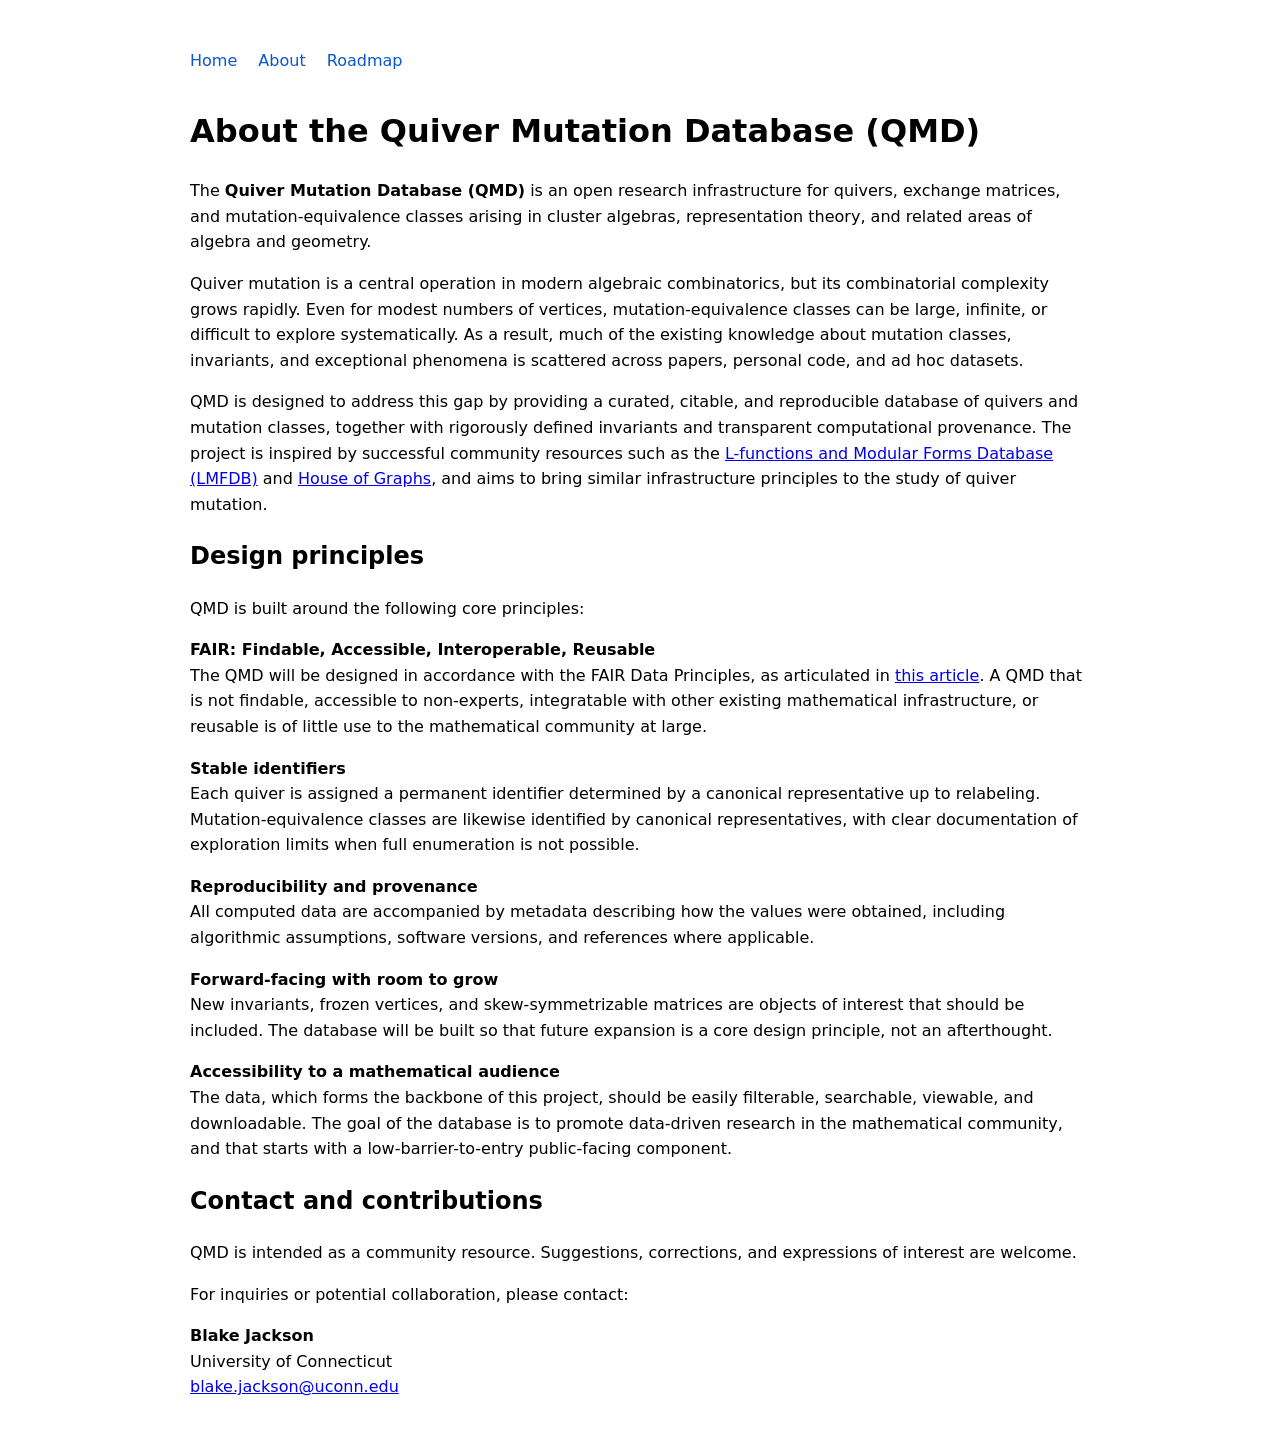
==== about.html @ aa54b6a1 "Fix heading tag for contact section in about.html" ====
<!doctype html>
<html lang="en">
<head>
  <meta charset="utf-8" />
  <meta name="viewport" content="width=device-width, initial-scale=1" />
  <title>Quiver Mutation Database (QMD)</title>
  
  <!-- Google tag (gtag.js) -->
  <script async src="https://www.googletagmanager.com/gtag/js?id=G-J4QG6T5TE5"></script>
  <script>
    window.dataLayer = window.dataLayer || [];
    function gtag(){dataLayer.push(arguments);}
    gtag('js', new Date());
  
    gtag('config', 'G-J4QG6T5TE5');
  </script>

  <style>
    body {
      font-family: system-ui, -apple-system, Segoe UI, Roboto, Arial, sans-serif;
      max-width: 900px;
      margin: 48px auto;
      padding: 0 18px;
      line-height: 1.6;
    }
    nav a {
      margin-right: 16px;
      text-decoration: none;
      color: #0b57d0;
    }
    nav {
      margin-bottom: 32px;
    }
  </style>
  </head>
  <body>
    
<nav>
  <a href="/">Home</a>
  <a href="/about.html">About</a>
  <a href="/roadmap.html">Roadmap</a>
</nav>

  <h1>About the Quiver Mutation Database (QMD)</h1>

  <p>
  The <strong>Quiver Mutation Database (QMD)</strong> is an open research
  infrastructure for quivers, exchange matrices, and mutation-equivalence
  classes arising in cluster algebras, representation theory, and related
  areas of algebra and geometry.
  </p>
  
  <p>
  Quiver mutation is a central operation in modern algebraic combinatorics, 
  but its combinatorial complexity grows rapidly. Even for modest numbers 
  of vertices, mutation-equivalence classes can be large, infinite, or 
  difficult to explore systematically. As a result, much of the existing 
  knowledge about mutation classes, invariants, and exceptional phenomena 
  is scattered across papers, personal code, and ad hoc datasets.
  </p>
    
  </p>
  QMD is designed to address this gap by providing a curated, citable, and 
  reproducible database of quivers and mutation classes, together with 
  rigorously defined invariants and transparent computational provenance. 
  The project is inspired by successful community resources such as the 
  <a href="https://www.lmfdb.org/">L-functions and Modular Forms Database (LMFDB)</a> 
  and <a href="https://houseofgraphs.org/">House of Graphs</a>, 
  and aims to bring similar infrastructure principles to the study of quiver mutation.
  </p>
  
  <h2>Design principles</h2>
  </p>
  QMD is built around the following core principles:
  </p>

  <p><strong>FAIR: Findable, Accessible, Interoperable, Reusable</strong><br />
  The QMD will be designed in accordance with the FAIR Data Principles, as articulated 
  in <a href="https://www.nature.com/articles/sdata201618">this article</a>. A QMD 
  that is not findable, accessible to non-experts, integratable with other existing
  mathematical infrastructure, or reusable is of little use to the mathematical community
  at large. 
  </p>
  
  <p><strong>Stable identifiers</strong><br />
  Each quiver is assigned a permanent identifier determined by a canonical 
  representative up to relabeling. Mutation-equivalence classes are 
  likewise identified by canonical representatives, with clear documentation 
  of exploration limits when full enumeration is not possible.
  </p>

  <p><strong>Reproducibility and provenance</strong><br />
  All computed data are accompanied by metadata describing how the values 
  were obtained, including algorithmic assumptions, software versions, 
  and references where applicable.
  </p>

  <p><strong>Forward-facing with room to grow</strong><br />
  New invariants, frozen vertices, and skew-symmetrizable matrices are 
  objects of interest that should be included. The database will be built so that
  future expansion is a core design principle, not an afterthought.
  </p>
    
  <p><strong>Accessibility to a mathematical audience</strong><br />
  The data, which forms the backbone of this project, should be easily
  filterable, searchable, viewable, and downloadable. The goal of the database
  is to promote data-driven research in the mathematical community, and that
  starts with a low-barrier-to-entry public-facing component.
  </p>

  <h2>Contact and contributions</h2>

</p>
  QMD is intended as a community resource. Suggestions, corrections, and expressions of interest are welcome.
</p>

</p>
For inquiries or potential collaboration, please contact:
</p>
  
<p>
  <strong>Blake Jackson</strong><br>
  University of Connecticut<br>
  <a href="mailto:blake.jackson@uconn.edu">blake.jackson@uconn.edu</a>
</p>
  

</body>
</html>
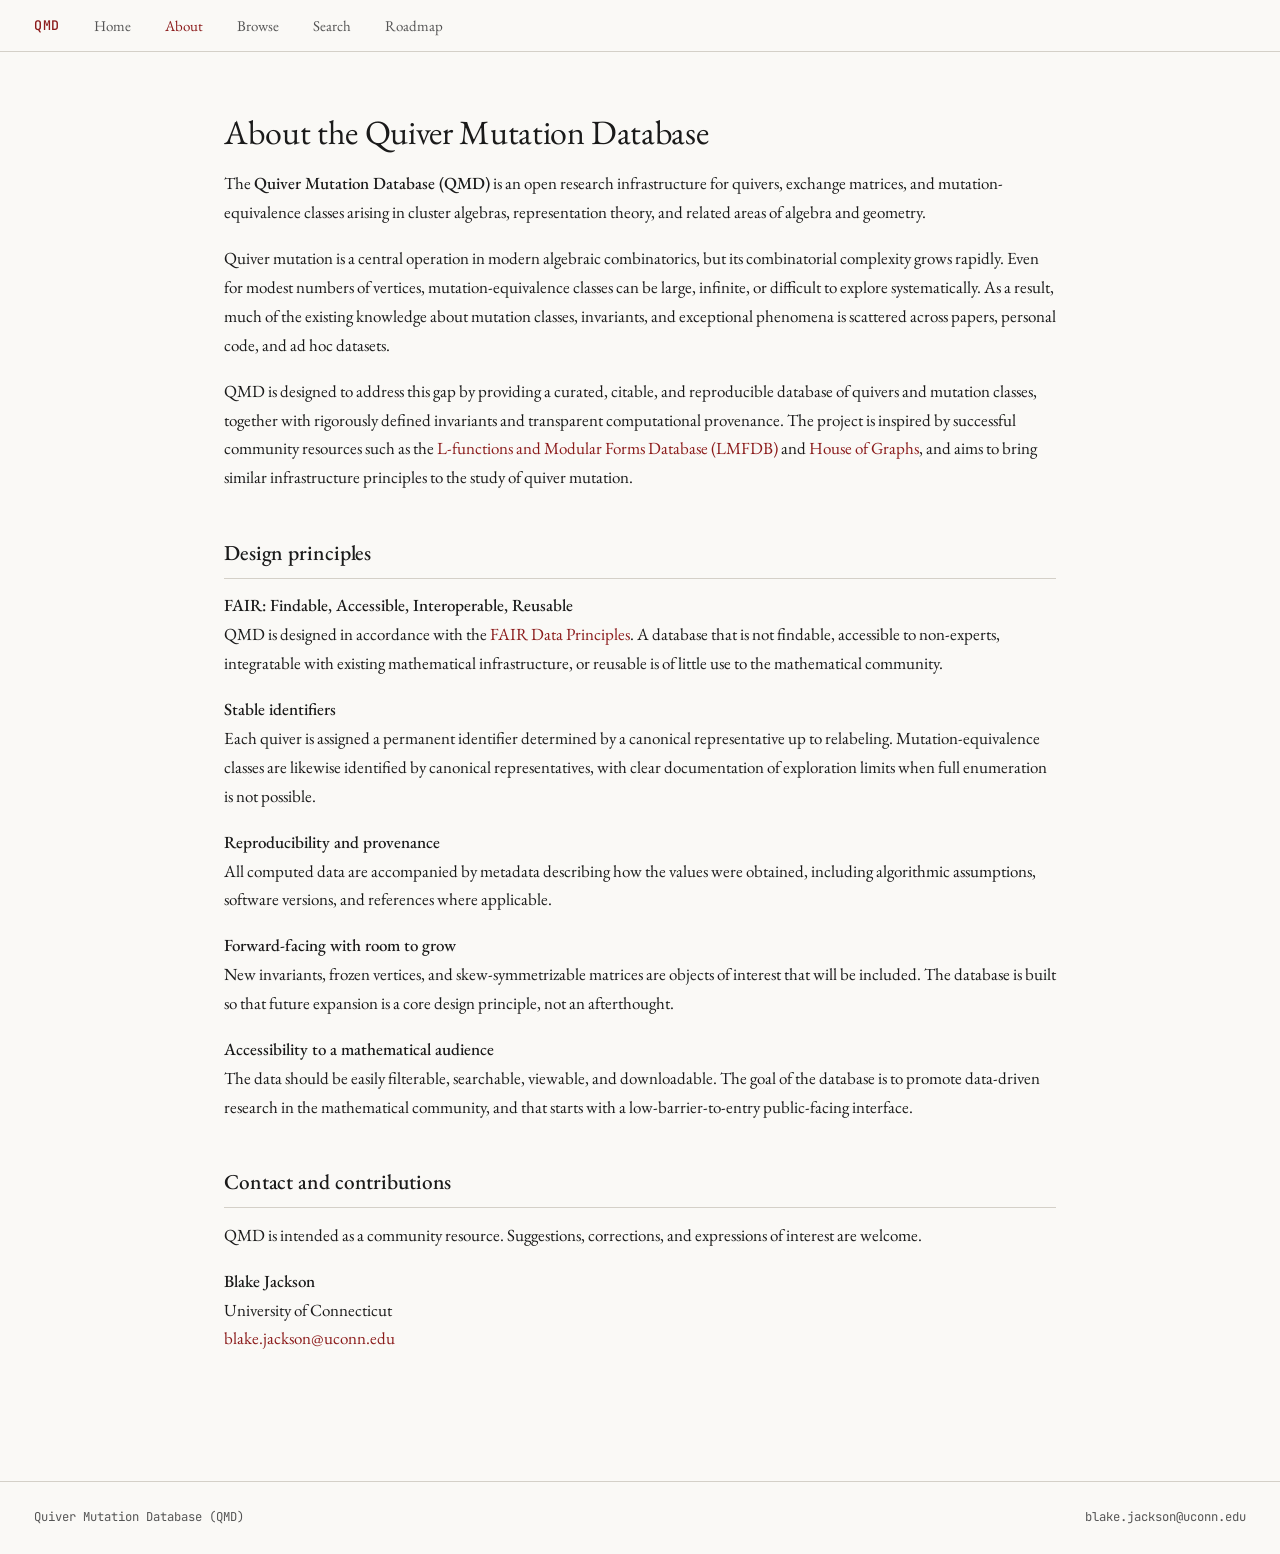
==== commit a85e8579: "Update title and structure of about.html" ====
--- a/about.html
+++ b/about.html
@@ -3,127 +3,113 @@
 <head>
   <meta charset="utf-8" />
   <meta name="viewport" content="width=device-width, initial-scale=1" />
-  <title>Quiver Mutation Database (QMD)</title>
-  
+  <title>About — QMD</title>
+
   <!-- Google tag (gtag.js) -->
   <script async src="https://www.googletagmanager.com/gtag/js?id=G-J4QG6T5TE5"></script>
   <script>
     window.dataLayer = window.dataLayer || [];
     function gtag(){dataLayer.push(arguments);}
     gtag('js', new Date());
-  
     gtag('config', 'G-J4QG6T5TE5');
   </script>
 
-  <style>
-    body {
-      font-family: system-ui, -apple-system, Segoe UI, Roboto, Arial, sans-serif;
-      max-width: 900px;
-      margin: 48px auto;
-      padding: 0 18px;
-      line-height: 1.6;
-    }
-    nav a {
-      margin-right: 16px;
-      text-decoration: none;
-      color: #0b57d0;
-    }
-    nav {
-      margin-bottom: 32px;
-    }
-  </style>
-  </head>
-  <body>
-    
+  <link rel="stylesheet" href="/style.css" />
+</head>
+<body>
+
 <nav>
+  <a href="/" class="brand">QMD</a>
   <a href="/">Home</a>
-  <a href="/about.html">About</a>
+  <a href="/about.html" class="active">About</a>
+  <a href="/browse.html">Browse</a>
+  <a href="/search.html">Search</a>
   <a href="/roadmap.html">Roadmap</a>
 </nav>
 
-  <h1>About the Quiver Mutation Database (QMD)</h1>
+<div class="page">
+
+  <h1>About the Quiver Mutation Database</h1>
 
   <p>
-  The <strong>Quiver Mutation Database (QMD)</strong> is an open research
-  infrastructure for quivers, exchange matrices, and mutation-equivalence
-  classes arising in cluster algebras, representation theory, and related
-  areas of algebra and geometry.
-  </p>
-  
-  <p>
-  Quiver mutation is a central operation in modern algebraic combinatorics, 
-  but its combinatorial complexity grows rapidly. Even for modest numbers 
-  of vertices, mutation-equivalence classes can be large, infinite, or 
-  difficult to explore systematically. As a result, much of the existing 
-  knowledge about mutation classes, invariants, and exceptional phenomena 
-  is scattered across papers, personal code, and ad hoc datasets.
-  </p>
-    
-  </p>
-  QMD is designed to address this gap by providing a curated, citable, and 
-  reproducible database of quivers and mutation classes, together with 
-  rigorously defined invariants and transparent computational provenance. 
-  The project is inspired by successful community resources such as the 
-  <a href="https://www.lmfdb.org/">L-functions and Modular Forms Database (LMFDB)</a> 
-  and <a href="https://houseofgraphs.org/">House of Graphs</a>, 
-  and aims to bring similar infrastructure principles to the study of quiver mutation.
-  </p>
-  
-  <h2>Design principles</h2>
-  </p>
-  QMD is built around the following core principles:
+    The <strong>Quiver Mutation Database (QMD)</strong> is an open research
+    infrastructure for quivers, exchange matrices, and mutation-equivalence
+    classes arising in cluster algebras, representation theory, and related
+    areas of algebra and geometry.
   </p>
 
+  <p>
+    Quiver mutation is a central operation in modern algebraic combinatorics,
+    but its combinatorial complexity grows rapidly. Even for modest numbers
+    of vertices, mutation-equivalence classes can be large, infinite, or
+    difficult to explore systematically. As a result, much of the existing
+    knowledge about mutation classes, invariants, and exceptional phenomena
+    is scattered across papers, personal code, and ad hoc datasets.
+  </p>
+
+  <p>
+    QMD is designed to address this gap by providing a curated, citable, and
+    reproducible database of quivers and mutation classes, together with
+    rigorously defined invariants and transparent computational provenance.
+    The project is inspired by successful community resources such as the
+    <a href="https://www.lmfdb.org/">L-functions and Modular Forms Database (LMFDB)</a>
+    and <a href="https://houseofgraphs.org/">House of Graphs</a>,
+    and aims to bring similar infrastructure principles to the study of quiver mutation.
+  </p>
+
+  <h2>Design principles</h2>
+
   <p><strong>FAIR: Findable, Accessible, Interoperable, Reusable</strong><br />
-  The QMD will be designed in accordance with the FAIR Data Principles, as articulated 
-  in <a href="https://www.nature.com/articles/sdata201618">this article</a>. A QMD 
-  that is not findable, accessible to non-experts, integratable with other existing
-  mathematical infrastructure, or reusable is of little use to the mathematical community
-  at large. 
+  QMD is designed in accordance with the
+  <a href="https://www.nature.com/articles/sdata201618">FAIR Data Principles</a>.
+  A database that is not findable, accessible to non-experts, integratable with existing
+  mathematical infrastructure, or reusable is of little use to the mathematical community.
   </p>
-  
+
   <p><strong>Stable identifiers</strong><br />
-  Each quiver is assigned a permanent identifier determined by a canonical 
-  representative up to relabeling. Mutation-equivalence classes are 
-  likewise identified by canonical representatives, with clear documentation 
+  Each quiver is assigned a permanent identifier determined by a canonical
+  representative up to relabeling. Mutation-equivalence classes are
+  likewise identified by canonical representatives, with clear documentation
   of exploration limits when full enumeration is not possible.
   </p>
 
   <p><strong>Reproducibility and provenance</strong><br />
-  All computed data are accompanied by metadata describing how the values 
-  were obtained, including algorithmic assumptions, software versions, 
+  All computed data are accompanied by metadata describing how the values
+  were obtained, including algorithmic assumptions, software versions,
   and references where applicable.
   </p>
 
   <p><strong>Forward-facing with room to grow</strong><br />
-  New invariants, frozen vertices, and skew-symmetrizable matrices are 
-  objects of interest that should be included. The database will be built so that
+  New invariants, frozen vertices, and skew-symmetrizable matrices are
+  objects of interest that will be included. The database is built so that
   future expansion is a core design principle, not an afterthought.
   </p>
-    
+
   <p><strong>Accessibility to a mathematical audience</strong><br />
-  The data, which forms the backbone of this project, should be easily
-  filterable, searchable, viewable, and downloadable. The goal of the database
-  is to promote data-driven research in the mathematical community, and that
-  starts with a low-barrier-to-entry public-facing component.
+  The data should be easily filterable, searchable, viewable, and downloadable.
+  The goal of the database is to promote data-driven research in the mathematical
+  community, and that starts with a low-barrier-to-entry public-facing interface.
   </p>
 
   <h2>Contact and contributions</h2>
 
-</p>
-  QMD is intended as a community resource. Suggestions, corrections, and expressions of interest are welcome.
-</p>
+  <p>
+    QMD is intended as a community resource. Suggestions, corrections, and
+    expressions of interest are welcome.
+  </p>
 
-</p>
-For inquiries or potential collaboration, please contact:
-</p>
-  
-<p>
-  <strong>Blake Jackson</strong><br>
-  University of Connecticut<br>
-  <a href="mailto:blake.jackson@uconn.edu">blake.jackson@uconn.edu</a>
-</p>
-  
+  <p>
+    <strong>Blake Jackson</strong><br />
+    University of Connecticut<br />
+    <a href="mailto:blake.jackson@uconn.edu">blake.jackson@uconn.edu</a>
+  </p>
+
+</div>
+
+<footer>
+  <span>Quiver Mutation Database (QMD)</span>
+  <span><a href="mailto:blake.jackson@uconn.edu">blake.jackson@uconn.edu</a></span>
+</footer>
 
 </body>
 </html>
--- a/style.css
+++ b/style.css
@@ -0,0 +1,512 @@
+/* ============================================================
+   QMD — Shared Stylesheet
+   quivermutationdb.org
+   ============================================================ */
+
+/* --- Google Fonts --- */
+@import url('https://fonts.googleapis.com/css2?family=EB+Garamond:ital,wght@0,400;0,500;1,400&family=JetBrains+Mono:wght@400;500&display=swap');
+
+/* --- Design tokens --- */
+:root {
+  --ink:         #1a1a1a;
+  --ink-light:   #555;
+  --rule:        #d4d0c8;
+  --bg:          #faf9f6;
+  --bg-card:     #ffffff;
+  --accent:      #8b1a1a;
+  --accent-soft: #f5eeee;
+  --mono:        'JetBrains Mono', monospace;
+  --serif:       'EB Garamond', Georgia, serif;
+}
+
+/* --- Reset --- */
+*, *::before, *::after { box-sizing: border-box; margin: 0; padding: 0; }
+html { font-size: 17px; }
+
+/* --- Base --- */
+body {
+  font-family: var(--serif);
+  background: var(--bg);
+  color: var(--ink);
+  line-height: 1.7;
+  min-height: 100vh;
+}
+
+/* --- Navigation --- */
+nav {
+  border-bottom: 1px solid var(--rule);
+  padding: 0 2rem;
+  display: flex;
+  align-items: center;
+  gap: 2rem;
+  height: 52px;
+  background: var(--bg);
+  position: sticky;
+  top: 0;
+  z-index: 100;
+}
+nav .brand {
+  font-family: var(--mono);
+  font-size: 0.78rem;
+  font-weight: 500;
+  letter-spacing: 0.05em;
+  color: var(--accent);
+  text-decoration: none;
+  text-transform: uppercase;
+}
+nav a {
+  font-size: 0.88rem;
+  color: var(--ink-light);
+  text-decoration: none;
+  transition: color 0.15s;
+}
+nav a:hover  { color: var(--accent); }
+nav a.active { color: var(--accent); }
+nav .spacer  { flex: 1; }
+nav .nav-status {
+  font-family: var(--mono);
+  font-size: 0.72rem;
+  color: var(--ink-light);
+  letter-spacing: 0.03em;
+}
+
+/* --- Page wrapper --- */
+.page {
+  max-width: 900px;
+  margin: 0 auto;
+  padding: 3.5rem 2rem;
+}
+.page-wide {
+  max-width: 1100px;
+  margin: 0 auto;
+  padding: 3rem 2rem;
+}
+
+/* --- Prose typography --- */
+h1 {
+  font-size: 2rem;
+  font-weight: 400;
+  letter-spacing: -0.01em;
+  line-height: 1.2;
+  margin-bottom: 1rem;
+}
+h2 {
+  font-size: 1.25rem;
+  font-weight: 500;
+  letter-spacing: -0.005em;
+  margin-top: 2.5rem;
+  margin-bottom: 0.75rem;
+  padding-bottom: 0.4rem;
+  border-bottom: 1px solid var(--rule);
+}
+h3 {
+  font-size: 1.05rem;
+  font-weight: 500;
+  margin-top: 1.75rem;
+  margin-bottom: 0.5rem;
+}
+p  { margin-bottom: 1rem; font-size: 1rem; }
+p:last-child { margin-bottom: 0; }
+strong { font-weight: 500; }
+a  { color: var(--accent); text-decoration: none; }
+a:hover { text-decoration: underline; }
+ul, ol { margin: 0 0 1rem 1.5rem; }
+li { margin-bottom: 0.35rem; font-size: 1rem; }
+
+/* --- Page header (for browse/search/etc.) --- */
+.page-header {
+  border-bottom: 1px solid var(--rule);
+  padding-bottom: 1.5rem;
+  margin-bottom: 2rem;
+}
+.page-header h1 { margin-bottom: 0.35rem; }
+.page-header p  { font-size: 0.95rem; color: var(--ink-light); font-style: italic; margin: 0; }
+
+/* --- Breadcrumb --- */
+.breadcrumb {
+  font-family: var(--mono);
+  font-size: 0.72rem;
+  color: var(--ink-light);
+  margin-bottom: 1.75rem;
+  display: flex;
+  align-items: center;
+  gap: 0.5rem;
+}
+.breadcrumb a   { color: var(--accent); text-decoration: none; }
+.breadcrumb a:hover { text-decoration: underline; }
+.breadcrumb .sep { opacity: 0.4; }
+
+/* --- Card / section box --- */
+.card {
+  background: var(--bg-card);
+  border: 1px solid var(--rule);
+  padding: 1.5rem;
+  margin-bottom: 1.5rem;
+}
+.card-label {
+  font-family: var(--mono);
+  font-size: 0.68rem;
+  text-transform: uppercase;
+  letter-spacing: 0.09em;
+  color: var(--ink-light);
+  margin-bottom: 1rem;
+  padding-bottom: 0.6rem;
+  border-bottom: 1px solid var(--rule);
+}
+
+/* --- Status box (e.g. "Under active development") --- */
+.status-box {
+  border: 1px solid var(--rule);
+  border-left: 3px solid var(--accent);
+  background: var(--bg-card);
+  padding: 1.1rem 1.4rem;
+  margin: 1.5rem 0;
+  font-size: 0.95rem;
+}
+.status-box p { margin-bottom: 0.5rem; }
+.status-box p:last-child { margin-bottom: 0; }
+
+/* --- Inline mono ID / tag --- */
+.qid-tag {
+  font-family: var(--mono);
+  font-size: 0.82rem;
+  color: var(--ink-light);
+  margin-bottom: 0.5rem;
+  letter-spacing: 0.02em;
+  display: block;
+}
+
+/* --- Badges --- */
+.badge {
+  display: inline-block;
+  font-family: var(--mono);
+  font-size: 0.65rem;
+  font-weight: 500;
+  letter-spacing: 0.05em;
+  padding: 0.15rem 0.5rem;
+  text-transform: uppercase;
+}
+.badge-closed { background: #e8f4e8; color: #2d6a2d; border: 1px solid #b8d8b8; }
+.badge-open   { background: #fef3e8; color: #8a4f00; border: 1px solid #e8d0b0; }
+.badge-dev    { background: var(--accent-soft); color: var(--accent); border: 1px solid #d4aaaa; }
+
+/* --- Buttons --- */
+.btn {
+  font-family: var(--mono);
+  font-size: 0.78rem;
+  font-weight: 500;
+  letter-spacing: 0.04em;
+  padding: 0.45rem 1.1rem;
+  border: 1px solid var(--ink);
+  background: var(--ink);
+  color: var(--bg);
+  cursor: pointer;
+  text-transform: uppercase;
+  transition: background 0.15s, border-color 0.15s;
+  text-decoration: none;
+  display: inline-block;
+}
+.btn:hover { background: var(--accent); border-color: var(--accent); color: var(--bg); text-decoration: none; }
+.btn-ghost {
+  background: transparent;
+  color: var(--ink);
+}
+.btn-ghost:hover { background: var(--accent-soft); border-color: var(--accent); color: var(--accent); }
+
+/* --- Tables --- */
+.table-wrap {
+  overflow-x: auto;
+  border: 1px solid var(--rule);
+  background: var(--bg-card);
+}
+table { width: 100%; border-collapse: collapse; font-size: 0.88rem; }
+thead tr { border-bottom: 2px solid var(--rule); background: #f4f2ee; }
+th {
+  font-family: var(--mono);
+  font-size: 0.68rem;
+  font-weight: 500;
+  text-transform: uppercase;
+  letter-spacing: 0.07em;
+  color: var(--ink-light);
+  padding: 0.75rem 1rem;
+  text-align: left;
+  white-space: nowrap;
+}
+th.sortable { cursor: pointer; user-select: none; }
+th.sortable:hover { color: var(--accent); }
+th.sorted .sort-arrow { color: var(--accent); }
+.sort-arrow { opacity: 0.4; margin-left: 0.25rem; }
+th.sorted .sort-arrow { opacity: 1; }
+tbody tr { border-bottom: 1px solid var(--rule); transition: background 0.1s; }
+tbody tr:last-child { border-bottom: none; }
+tbody tr:hover { background: var(--accent-soft); }
+td { padding: 0.7rem 1rem; vertical-align: middle; }
+td.mono { font-family: var(--mono); font-size: 0.75rem; color: var(--ink-light); }
+td a { font-family: var(--mono); font-size: 0.75rem; color: var(--accent); text-decoration: none; }
+td a:hover { text-decoration: underline; }
+
+/* --- Matrix rendering --- */
+.matrix-container {
+  display: flex;
+  align-items: center;
+  justify-content: center;
+  padding: 1rem 0;
+  gap: 0.5rem;
+}
+.matrix-bracket {
+  font-size: 3rem;
+  color: var(--ink-light);
+  font-weight: 200;
+  line-height: 1;
+  font-family: 'Times New Roman', serif;
+}
+.matrix-grid {
+  display: grid;
+  gap: 0;
+  font-family: var(--mono);
+  font-size: 0.85rem;
+}
+.matrix-cell {
+  padding: 0.4rem 0.75rem;
+  text-align: right;
+  border: 1px solid transparent;
+  transition: background 0.1s;
+}
+.matrix-cell:hover  { background: var(--accent-soft); }
+.matrix-cell.pos    { color: var(--accent); }
+.matrix-cell.neg    { color: #1a4f8b; }
+.matrix-cell.zero   { color: var(--rule); }
+
+/* --- Meta list (key/value pairs) --- */
+.meta-list { display: flex; flex-direction: column; gap: 0.6rem; }
+.meta-row  { display: flex; justify-content: space-between; align-items: baseline; font-size: 0.9rem; }
+.meta-row .key { color: var(--ink-light); font-style: italic; }
+.meta-row .val { font-family: var(--mono); font-size: 0.8rem; font-weight: 500; }
+.meta-row .val a { color: var(--accent); text-decoration: none; }
+.meta-row .val a:hover { text-decoration: underline; }
+
+/* --- Filter bar --- */
+.filters {
+  display: flex;
+  gap: 1rem;
+  align-items: flex-end;
+  flex-wrap: wrap;
+  margin-bottom: 1.75rem;
+  padding: 1.25rem 1.5rem;
+  background: var(--bg-card);
+  border: 1px solid var(--rule);
+}
+.filter-group { display: flex; flex-direction: column; gap: 0.35rem; }
+.filter-group label,
+.field label {
+  font-family: var(--mono);
+  font-size: 0.68rem;
+  text-transform: uppercase;
+  letter-spacing: 0.08em;
+  color: var(--ink-light);
+}
+.filter-group select,
+.filter-group input,
+.field select,
+.field input {
+  font-family: var(--mono);
+  font-size: 0.8rem;
+  padding: 0.4rem 0.6rem;
+  border: 1px solid var(--rule);
+  background: var(--bg);
+  color: var(--ink);
+  outline: none;
+  min-width: 130px;
+}
+.filter-group select:focus,
+.filter-group input:focus,
+.field select:focus,
+.field input:focus { border-color: var(--accent); }
+
+/* --- Pagination --- */
+.pagination {
+  display: flex;
+  align-items: center;
+  gap: 0.5rem;
+  margin-top: 1.5rem;
+  justify-content: flex-end;
+  font-family: var(--mono);
+  font-size: 0.78rem;
+}
+.page-btn {
+  padding: 0.3rem 0.7rem;
+  border: 1px solid var(--rule);
+  background: var(--bg-card);
+  color: var(--ink);
+  cursor: pointer;
+  font-family: var(--mono);
+  font-size: 0.78rem;
+  transition: all 0.1s;
+}
+.page-btn:hover:not(:disabled) { border-color: var(--accent); color: var(--accent); }
+.page-btn:disabled  { opacity: 0.4; cursor: default; }
+.page-btn.active    { background: var(--ink); color: var(--bg); border-color: var(--ink); }
+.page-info          { color: var(--ink-light); padding: 0 0.5rem; }
+
+/* --- Tags / checkbox pills --- */
+.tags { display: flex; flex-wrap: wrap; gap: 0.4rem; }
+.tag {
+  font-family: var(--mono);
+  font-size: 0.7rem;
+  padding: 0.2rem 0.6rem;
+  border: 1px solid var(--rule);
+  color: var(--ink-light);
+  background: var(--bg);
+}
+.checkbox-pill {
+  font-family: var(--mono);
+  font-size: 0.7rem;
+  padding: 0.2rem 0.65rem;
+  border: 1px solid var(--rule);
+  cursor: pointer;
+  background: var(--bg);
+  color: var(--ink-light);
+  user-select: none;
+  transition: all 0.1s;
+}
+.checkbox-pill input { display: none; }
+.checkbox-pill:has(input:checked) { background: var(--ink); color: var(--bg); border-color: var(--ink); }
+.checkbox-pill:hover:not(:has(input:checked)) { border-color: var(--accent); color: var(--accent); }
+
+/* --- Active filter pills --- */
+.active-filters { display: flex; flex-wrap: wrap; gap: 0.5rem; margin-bottom: 1rem; }
+.filter-pill {
+  font-family: var(--mono);
+  font-size: 0.7rem;
+  padding: 0.2rem 0.6rem;
+  background: var(--accent-soft);
+  border: 1px solid #d4aaaa;
+  color: var(--accent);
+  display: flex;
+  align-items: center;
+  gap: 0.4rem;
+}
+.filter-pill button { background: none; border: none; color: var(--accent); cursor: pointer; font-size: 0.8rem; padding: 0; line-height: 1; }
+
+/* --- Loading / empty states --- */
+.state-msg {
+  text-align: center;
+  padding: 4rem 2rem;
+  color: var(--ink-light);
+  font-style: italic;
+  font-size: 1rem;
+}
+.state-msg .mono-label {
+  font-family: var(--mono);
+  font-size: 0.72rem;
+  text-transform: uppercase;
+  letter-spacing: 0.1em;
+  display: block;
+  margin-bottom: 0.5rem;
+  color: var(--rule);
+}
+@keyframes spin { to { transform: rotate(360deg); } }
+.spinner {
+  width: 20px; height: 20px;
+  border: 2px solid var(--rule);
+  border-top-color: var(--accent);
+  border-radius: 50%;
+  animation: spin 0.7s linear infinite;
+  margin: 0 auto 1rem;
+}
+
+/* --- Two / three column grid helpers --- */
+.two-col   { display: grid; grid-template-columns: 1fr 1fr;   gap: 1.5rem; margin-bottom: 1.5rem; }
+.three-col { display: grid; grid-template-columns: 1fr 1fr 1fr; gap: 1.5rem; margin-bottom: 1.5rem; }
+@media (max-width: 700px) {
+  .two-col, .three-col { grid-template-columns: 1fr; }
+}
+
+/* --- Stats row --- */
+.stats-row {
+  display: flex;
+  gap: 2rem;
+  margin-bottom: 1.5rem;
+  font-family: var(--mono);
+  font-size: 0.78rem;
+  color: var(--ink-light);
+}
+.stats-row span b { color: var(--ink); font-weight: 500; }
+
+/* --- Misc view toggle buttons --- */
+.view-btn {
+  font-family: var(--mono);
+  font-size: 0.7rem;
+  padding: 0.3rem 0.7rem;
+  border: 1px solid var(--rule);
+  background: var(--bg-card);
+  cursor: pointer;
+  color: var(--ink-light);
+  transition: all 0.1s;
+}
+.view-btn.active { background: var(--ink); color: var(--bg); border-color: var(--ink); }
+.view-btn:hover:not(.active) { border-color: var(--accent); color: var(--accent); }
+
+/* --- Canon row highlight in tables --- */
+tr.is-canon td       { background: #fffdf0; }
+tr.is-canon:hover td { background: #fff8d6; }
+.canon-mark {
+  font-family: var(--mono);
+  font-size: 0.65rem;
+  color: #8a6500;
+  background: #fffbee;
+  border: 1px solid #e8d48b;
+  padding: 0.1rem 0.4rem;
+}
+
+/* --- Matrix mini (grid view cards) --- */
+.matrix-grid-view {
+  display: grid;
+  grid-template-columns: repeat(auto-fill, minmax(220px, 1fr));
+  gap: 1rem;
+  padding: 1rem;
+  background: var(--bg-card);
+  border: 1px solid var(--rule);
+}
+.matrix-card {
+  border: 1px solid var(--rule);
+  padding: 1rem;
+  background: var(--bg);
+  cursor: pointer;
+  transition: border-color 0.15s;
+}
+.matrix-card:hover        { border-color: var(--accent); }
+.matrix-card.is-canon     { border-color: #c8a820; background: #fffdf0; }
+.matrix-card-id {
+  font-family: var(--mono);
+  font-size: 0.65rem;
+  color: var(--ink-light);
+  margin-bottom: 0.5rem;
+  overflow: hidden;
+  text-overflow: ellipsis;
+  white-space: nowrap;
+}
+.matrix-card-id a { color: var(--accent); text-decoration: none; }
+.matrix-mini      { font-family: var(--mono); font-size: 0.72rem; }
+.matrix-mini .row { display: flex; gap: 0.25rem; justify-content: center; }
+.matrix-mini .cell { min-width: 1.5rem; text-align: right; }
+.matrix-mini .pos  { color: var(--accent); }
+.matrix-mini .neg  { color: #1a4f8b; }
+.matrix-mini .zero { color: var(--rule); }
+
+/* --- Footer --- */
+footer {
+  border-top: 1px solid var(--rule);
+  margin-top: 4rem;
+  padding: 1.5rem 2rem;
+  font-family: var(--mono);
+  font-size: 0.72rem;
+  color: var(--ink-light);
+  display: flex;
+  justify-content: space-between;
+  align-items: center;
+  flex-wrap: wrap;
+  gap: 0.5rem;
+}
+footer a { color: var(--ink-light); }
+footer a:hover { color: var(--accent); text-decoration: none; }
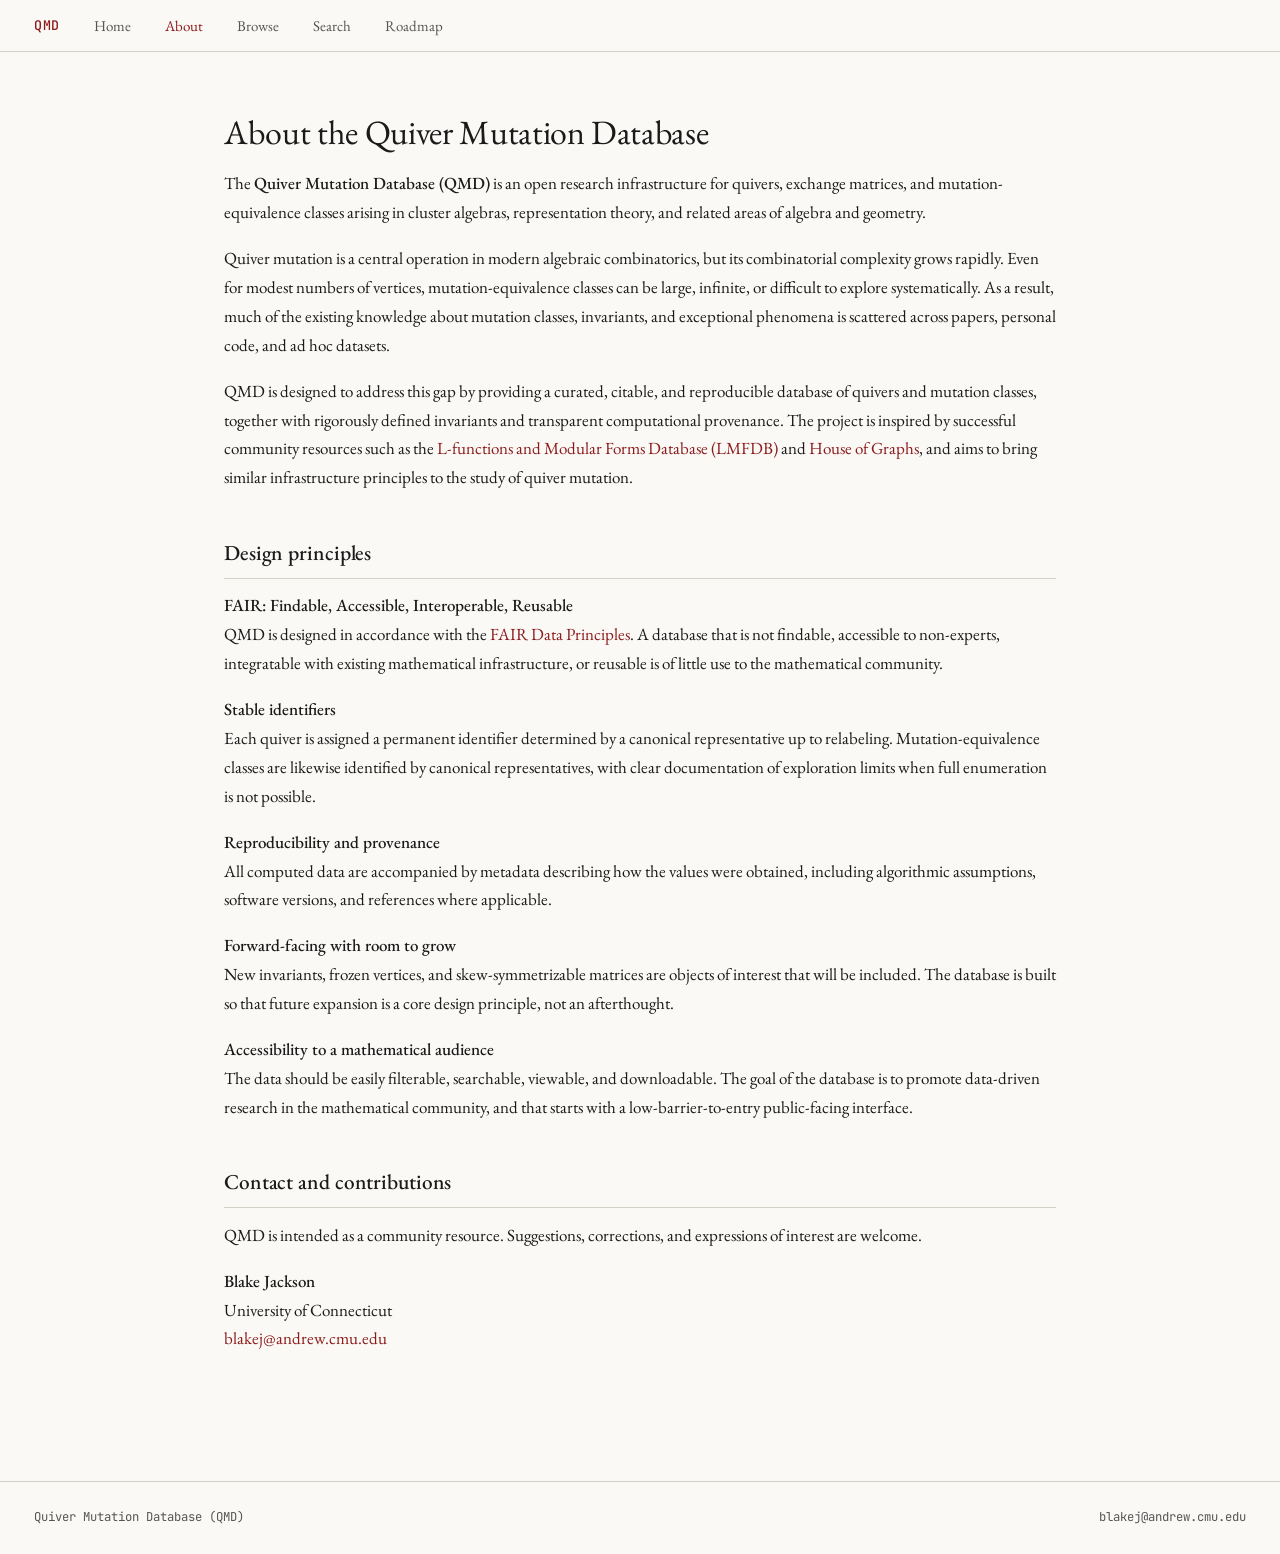
==== commit 50e7b620: "Update contact email to blakej@andrew.cmu.edu Co-Authored-By: Claude Opus 4.8 <noreply@anthropic.com" ====
--- a/about.html
+++ b/about.html
@@ -101,14 +101,14 @@
   <p>
     <strong>Blake Jackson</strong><br />
     University of Connecticut<br />
-    <a href="mailto:blake.jackson@uconn.edu">blake.jackson@uconn.edu</a>
+    <a href="mailto:blakej@andrew.cmu.edu">blakej@andrew.cmu.edu</a>
   </p>
 
 </div>
 
 <footer>
   <span>Quiver Mutation Database (QMD)</span>
-  <span><a href="mailto:blake.jackson@uconn.edu">blake.jackson@uconn.edu</a></span>
+  <span><a href="mailto:blakej@andrew.cmu.edu">blakej@andrew.cmu.edu</a></span>
 </footer>
 
 </body>
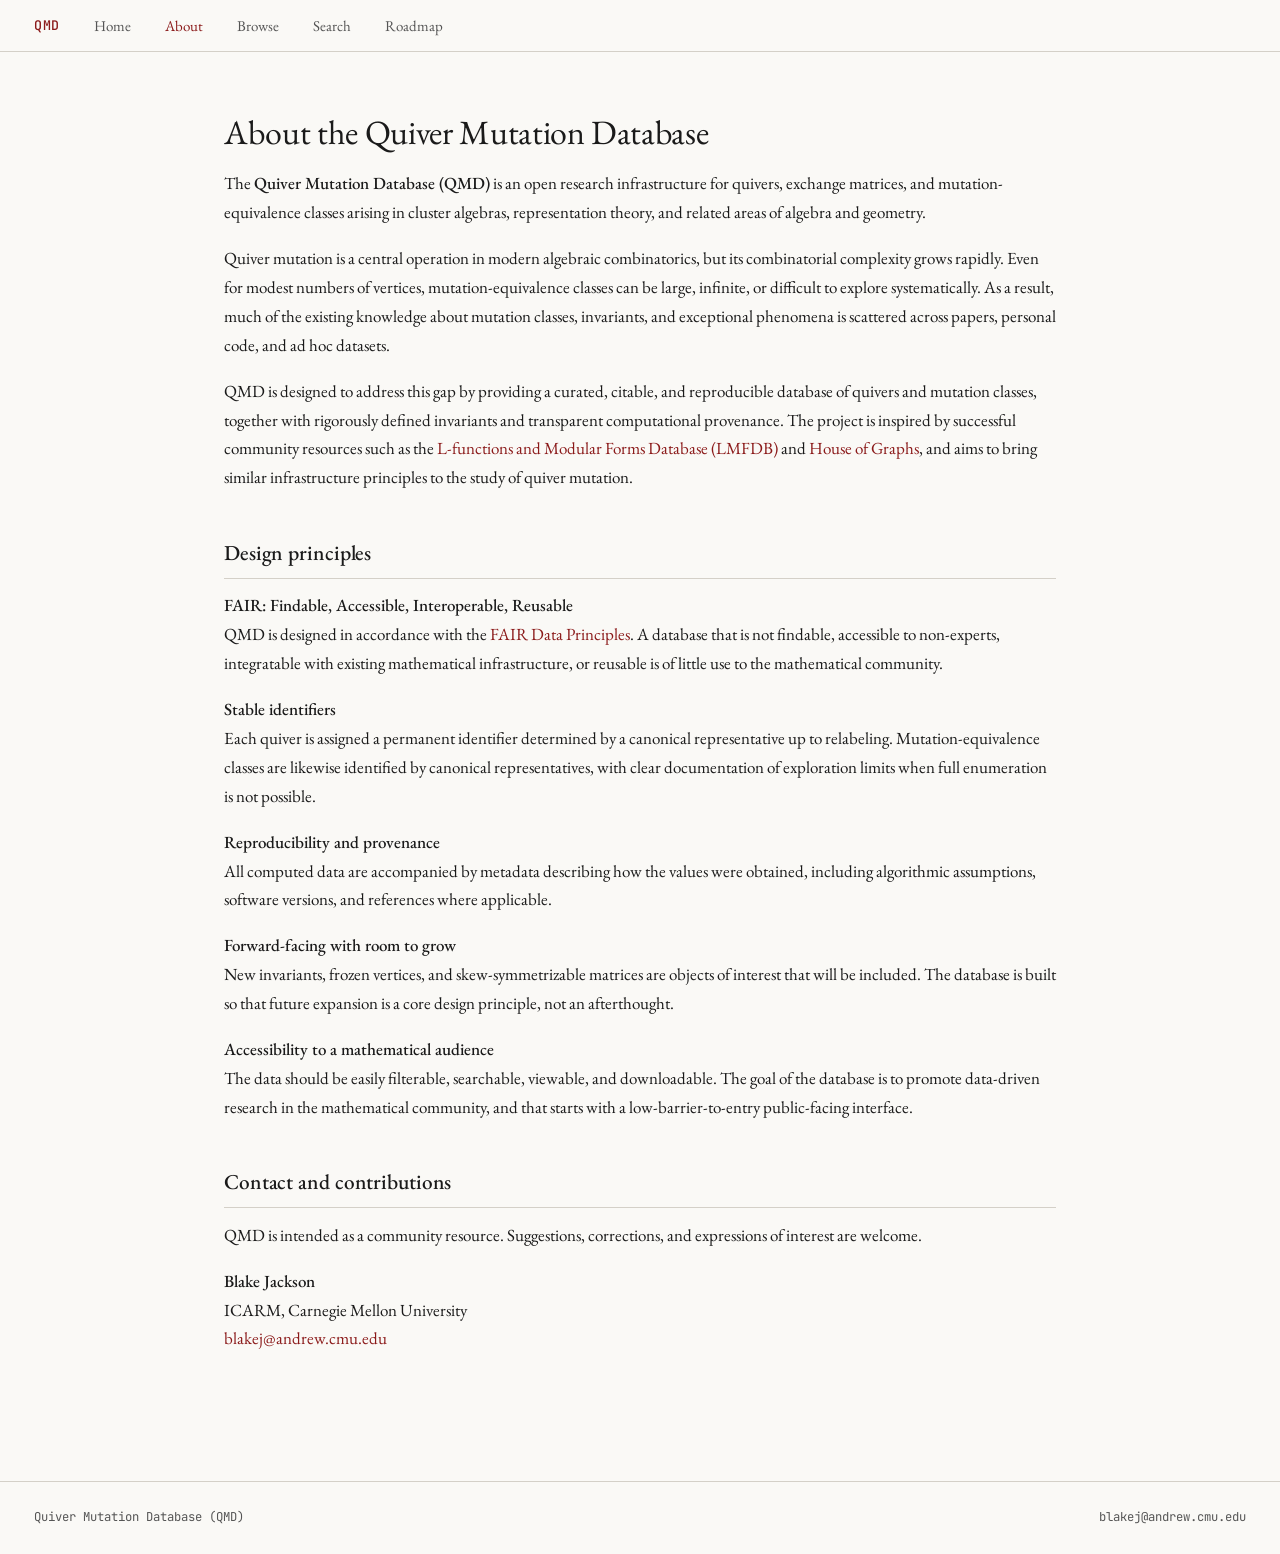
==== commit f429f8b1: "Jitter quiver layouts for readability; fix affiliation Vertex positions now get a small deterministi" ====
--- a/about.html
+++ b/about.html
@@ -100,7 +100,7 @@
 
   <p>
     <strong>Blake Jackson</strong><br />
-    University of Connecticut<br />
+    ICARM, Carnegie Mellon University<br />
     <a href="mailto:blakej@andrew.cmu.edu">blakej@andrew.cmu.edu</a>
   </p>
 
--- a/style.css
+++ b/style.css
@@ -63,7 +63,7 @@
 nav a:hover  { color: var(--accent); }
 nav a.active { color: var(--accent); }
 nav .spacer  { flex: 1; }
-nav .nav-status {
+nav .status {
   font-family: var(--mono);
   font-size: 0.72rem;
   color: var(--ink-light);
@@ -510,3 +510,183 @@
 }
 footer a { color: var(--ink-light); }
 footer a:hover { color: var(--accent); text-decoration: none; }
+
+/* ============================================================
+   Detail pages (quiver / class)
+   ============================================================ */
+
+/* --- Title block --- */
+.title-block {
+  margin-bottom: 2rem;
+  padding-bottom: 1.5rem;
+  border-bottom: 1px solid var(--rule);
+}
+.title-block .qid {
+  font-family: var(--mono);
+  font-size: 0.78rem;
+  color: var(--ink-light);
+  letter-spacing: 0.02em;
+  margin-bottom: 0.5rem;
+}
+.title-block h1 { margin-bottom: 0.75rem; }
+.title-meta { display: flex; flex-wrap: wrap; align-items: center; gap: 0.6rem; }
+.stat-pill {
+  font-family: var(--mono);
+  font-size: 0.72rem;
+  color: var(--ink-light);
+  border: 1px solid var(--rule);
+  background: var(--bg-card);
+  padding: 0.2rem 0.6rem;
+}
+.stat-pill b { color: var(--ink); font-weight: 500; }
+
+/* --- Section cards (mirror .card / .card-label) --- */
+.section {
+  background: var(--bg-card);
+  border: 1px solid var(--rule);
+  padding: 1.5rem;
+}
+.section-full { margin-bottom: 1.5rem; }
+.section-label {
+  font-family: var(--mono);
+  font-size: 0.68rem;
+  text-transform: uppercase;
+  letter-spacing: 0.09em;
+  color: var(--ink-light);
+  margin-bottom: 1rem;
+  padding-bottom: 0.6rem;
+  border-bottom: 1px solid var(--rule);
+}
+.top-row {
+  display: grid;
+  grid-template-columns: 1fr 1fr;
+  gap: 1.5rem;
+  margin-bottom: 1.5rem;
+}
+@media (max-width: 700px) { .top-row { grid-template-columns: 1fr; } }
+
+/* --- Class page: orbit section --- */
+.orbit-section { margin-top: 1.5rem; }
+.orbit-header {
+  display: flex;
+  justify-content: space-between;
+  align-items: center;
+  flex-wrap: wrap;
+  gap: 0.75rem;
+  margin-bottom: 1rem;
+}
+.orbit-controls { display: flex; gap: 0.4rem; }
+
+/* --- Members table (quiver page) --- */
+.members-table { border: 1px solid var(--rule); background: var(--bg-card); }
+
+/* ============================================================
+   Quiver drawing (SVG)
+   ============================================================ */
+.quiver-figure {
+  display: flex;
+  align-items: center;
+  justify-content: center;
+  padding: 0.5rem 0 1rem;
+}
+.quiver-svg { max-width: 100%; height: auto; display: block; }
+.quiver-node { fill: var(--bg-card); stroke: var(--ink); stroke-width: 1.5; }
+.quiver-node-label { font-family: var(--mono); fill: var(--ink); }
+.quiver-edge { stroke: #555; stroke-width: 1.5; fill: none; }
+.quiver-arrowhead { fill: #555; }
+.quiver-weight {
+  font-family: var(--mono);
+  fill: var(--accent);
+  font-weight: 500;
+  paint-order: stroke;
+  stroke: var(--bg-card);
+  stroke-width: 3px;
+  stroke-linejoin: round;
+}
+.quiver-mini .quiver-weight { stroke-width: 2.5px; }
+
+/* --- Collapsible exchange matrix --- */
+.matrix-details { margin-top: 1rem; border-top: 1px solid var(--rule); padding-top: 0.75rem; }
+.matrix-details summary {
+  font-family: var(--mono);
+  font-size: 0.68rem;
+  text-transform: uppercase;
+  letter-spacing: 0.09em;
+  color: var(--ink-light);
+  cursor: pointer;
+  list-style: none;
+}
+.matrix-details summary::-webkit-details-marker { display: none; }
+.matrix-details summary::before { content: '▸\00a0'; }
+.matrix-details[open] summary::before { content: '▾\00a0'; }
+.matrix-details summary:hover { color: var(--accent); }
+
+/* ============================================================
+   Search form
+   ============================================================ */
+.search-form {
+  background: var(--bg-card);
+  border: 1px solid var(--rule);
+  padding: 1.5rem;
+  margin-bottom: 2rem;
+}
+.form-title {
+  font-family: var(--mono);
+  font-size: 0.68rem;
+  text-transform: uppercase;
+  letter-spacing: 0.09em;
+  color: var(--ink-light);
+  margin-bottom: 1rem;
+  padding-bottom: 0.5rem;
+  border-bottom: 1px solid var(--rule);
+}
+.form-title:not(:first-child) { margin-top: 2rem; }
+.id-row { display: flex; gap: 0.75rem; align-items: flex-end; flex-wrap: wrap; }
+.input-group { display: flex; flex-direction: column; gap: 0.35rem; flex: 1; min-width: 220px; }
+.input-group label {
+  font-family: var(--mono);
+  font-size: 0.68rem;
+  text-transform: uppercase;
+  letter-spacing: 0.08em;
+  color: var(--ink-light);
+}
+.input-group input {
+  font-family: var(--mono);
+  font-size: 0.8rem;
+  padding: 0.4rem 0.6rem;
+  border: 1px solid var(--rule);
+  background: var(--bg);
+  color: var(--ink);
+  outline: none;
+  width: 100%;
+}
+.input-group input:focus { border-color: var(--accent); }
+.filter-grid {
+  display: grid;
+  grid-template-columns: repeat(auto-fit, minmax(150px, 1fr));
+  gap: 1rem;
+}
+.check-group { display: flex; flex-direction: column; gap: 0.5rem; }
+.check-group > label {
+  font-family: var(--mono);
+  font-size: 0.68rem;
+  text-transform: uppercase;
+  letter-spacing: 0.08em;
+  color: var(--ink-light);
+}
+.checkboxes { display: flex; flex-wrap: wrap; gap: 0.5rem; }
+.form-actions { display: flex; gap: 0.75rem; margin-top: 1.5rem; }
+.results-header {
+  display: flex;
+  justify-content: space-between;
+  align-items: center;
+  flex-wrap: wrap;
+  gap: 0.5rem;
+  margin-bottom: 1rem;
+}
+.results-count { font-family: var(--mono); font-size: 0.78rem; color: var(--ink-light); }
+.results-count b { color: var(--ink); font-weight: 500; }
+
+/* --- Sortable column headers (browse) --- */
+th[data-col] { cursor: pointer; user-select: none; }
+th[data-col]:hover { color: var(--accent); }
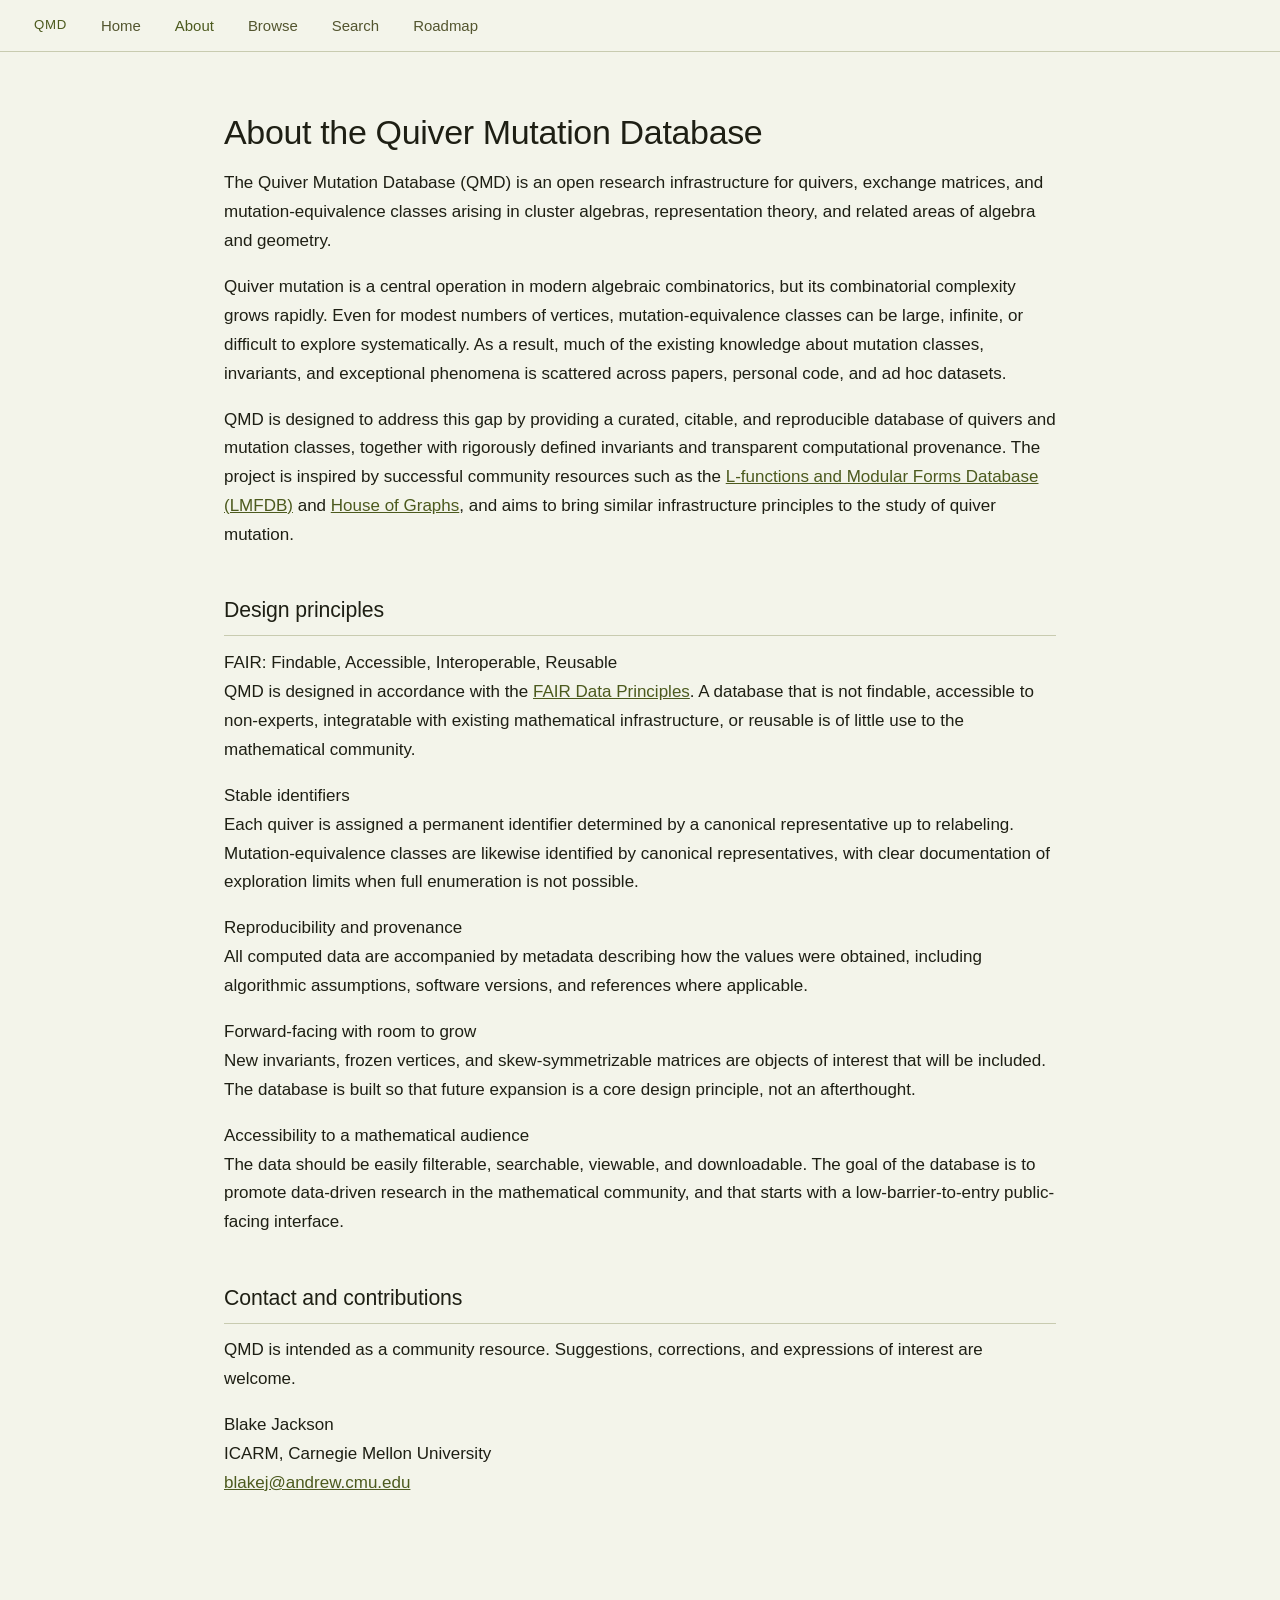
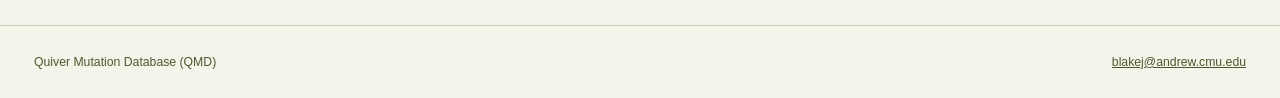
==== commit ba6c1c90: "Accessibility redesign: Arial + accessible olive palette Following the AudioEye accessible-design gu" ====
--- a/about.html
+++ b/about.html
@@ -17,6 +17,7 @@
   <link rel="stylesheet" href="/style.css" />
 </head>
 <body>
+<a class="skip-link" href="#main">Skip to main content</a>
 
 <nav>
   <a href="/" class="brand">QMD</a>
@@ -27,7 +28,7 @@
   <a href="/roadmap.html">Roadmap</a>
 </nav>
 
-<div class="page">
+<main class="page" id="main">
 
   <h1>About the Quiver Mutation Database</h1>
 
@@ -104,7 +105,7 @@
     <a href="mailto:blakej@andrew.cmu.edu">blakej@andrew.cmu.edu</a>
   </p>
 
-</div>
+</main>
 
 <footer>
   <span>Quiver Mutation Database (QMD)</span>
--- a/style.css
+++ b/style.css
@@ -3,20 +3,22 @@
    quivermutationdb.org
    ============================================================ */
 
-/* --- Google Fonts --- */
-@import url('https://fonts.googleapis.com/css2?family=EB+Garamond:ital,wght@0,400;0,500;1,400&family=JetBrains+Mono:wght@400;500&display=swap');
-
-/* --- Design tokens --- */
+/* --- Design tokens ---
+   Accessible olive palette: one olive hue plus neutrals, differentiated by
+   lightness (not hue) so it works for colour-blind users. All text/background
+   pairs meet WCAG AA (>=4.5:1), most reach AAA (>=7:1). Arial throughout
+   (a system font: no web-font load, consistent rendering). */
 :root {
-  --ink:         #1a1a1a;
-  --ink-light:   #555;
-  --rule:        #d4d0c8;
-  --bg:          #faf9f6;
-  --bg-card:     #ffffff;
-  --accent:      #8b1a1a;
-  --accent-soft: #f5eeee;
-  --mono:        'JetBrains Mono', monospace;
-  --serif:       'EB Garamond', Georgia, serif;
+  --ink:         #1e1f14;   /* near-black olive-charcoal (not pure black) */
+  --ink-light:   #53552f;   /* secondary text: 6.99:1 on --bg */
+  --rule:        #c8cbb0;   /* hairline borders (decorative) */
+  --rule-strong: #6c7048;   /* input/button borders: 4.7:1 on --bg (>=3) */
+  --bg:          #f3f4ea;   /* light olive-tinted (not pure white) */
+  --bg-card:     #fbfbf4;
+  --accent:      #4c5a1e;   /* dark olive: 6.8:1 on --bg, white 7.5:1 on it */
+  --accent-soft: #e7ead3;
+  --mono:        Arial, Helvetica, sans-serif;
+  --serif:       Arial, Helvetica, sans-serif;
 }
 
 /* --- Reset --- */
@@ -108,8 +110,12 @@
 p  { margin-bottom: 1rem; font-size: 1rem; }
 p:last-child { margin-bottom: 0; }
 strong { font-weight: 500; }
-a  { color: var(--accent); text-decoration: none; }
+a  { color: var(--accent); text-decoration: underline; }
 a:hover { text-decoration: underline; }
+/* Controls signal interactivity by shape/position, so no underline on them */
+nav a, .brand, .btn, .badge, .page-btn, .view-btn,
+.filter-pill button, .breadcrumb a, .skip-link { text-decoration: none; }
+nav a:hover, .breadcrumb a:hover { text-decoration: underline; }
 ul, ol { margin: 0 0 1rem 1.5rem; }
 li { margin-bottom: 0.35rem; font-size: 1rem; }
 
@@ -186,9 +192,10 @@
   padding: 0.15rem 0.5rem;
   text-transform: uppercase;
 }
-.badge-closed { background: #e8f4e8; color: #2d6a2d; border: 1px solid #b8d8b8; }
-.badge-open   { background: #fef3e8; color: #8a4f00; border: 1px solid #e8d0b0; }
-.badge-dev    { background: var(--accent-soft); color: var(--accent); border: 1px solid #d4aaaa; }
+/* Differentiated by fill vs outline (+ their text), not hue alone */
+.badge-closed { background: var(--accent);  color: #fff;        border: 1px solid var(--accent); }
+.badge-open   { background: var(--bg-card); color: var(--ink);  border: 1px solid var(--rule-strong); }
+.badge-dev    { background: var(--accent-soft); color: var(--accent); border: 1px solid var(--rule-strong); }
 
 /* --- Buttons --- */
 .btn {
@@ -242,24 +249,22 @@
 tbody tr:hover { background: var(--accent-soft); }
 td { padding: 0.7rem 1rem; vertical-align: middle; }
 td.mono { font-family: var(--mono); font-size: 0.75rem; color: var(--ink-light); }
-td a { font-family: var(--mono); font-size: 0.75rem; color: var(--accent); text-decoration: none; }
-td a:hover { text-decoration: underline; }
+td a { font-family: var(--mono); font-size: 0.75rem; color: var(--accent); text-decoration: underline; }
 
 /* --- Matrix rendering --- */
 .matrix-container {
   display: flex;
-  align-items: center;
+  align-items: stretch;          /* brackets stretch to the matrix height */
   justify-content: center;
   padding: 1rem 0;
-  gap: 0.5rem;
+  gap: 0.4rem;
 }
 .matrix-bracket {
-  font-size: 3rem;
-  color: var(--ink-light);
-  font-weight: 200;
-  line-height: 1;
-  font-family: 'Times New Roman', serif;
-}
+  width: 0.45rem;
+  border: 1.5px solid var(--ink);
+}
+.matrix-bracket.left  { border-right: none; }
+.matrix-bracket.right { border-left: none; }
 .matrix-grid {
   display: grid;
   gap: 0;
@@ -269,21 +274,18 @@
 .matrix-cell {
   padding: 0.4rem 0.75rem;
   text-align: right;
+  color: var(--ink);
   border: 1px solid transparent;
   transition: background 0.1s;
 }
-.matrix-cell:hover  { background: var(--accent-soft); }
-.matrix-cell.pos    { color: var(--accent); }
-.matrix-cell.neg    { color: #1a4f8b; }
-.matrix-cell.zero   { color: var(--rule); }
+.matrix-cell:hover { background: var(--accent-soft); }
 
 /* --- Meta list (key/value pairs) --- */
 .meta-list { display: flex; flex-direction: column; gap: 0.6rem; }
 .meta-row  { display: flex; justify-content: space-between; align-items: baseline; font-size: 0.9rem; }
 .meta-row .key { color: var(--ink-light); font-style: italic; }
 .meta-row .val { font-family: var(--mono); font-size: 0.8rem; font-weight: 500; }
-.meta-row .val a { color: var(--accent); text-decoration: none; }
-.meta-row .val a:hover { text-decoration: underline; }
+.meta-row .val a { color: var(--accent); text-decoration: underline; }
 
 /* --- Filter bar --- */
 .filters {
@@ -312,7 +314,7 @@
   font-family: var(--mono);
   font-size: 0.8rem;
   padding: 0.4rem 0.6rem;
-  border: 1px solid var(--rule);
+  border: 1px solid var(--rule-strong);
   background: var(--bg);
   color: var(--ink);
   outline: none;
@@ -335,7 +337,7 @@
 }
 .page-btn {
   padding: 0.3rem 0.7rem;
-  border: 1px solid var(--rule);
+  border: 1px solid var(--rule-strong);
   background: var(--bg-card);
   color: var(--ink);
   cursor: pointer;
@@ -362,7 +364,7 @@
   font-family: var(--mono);
   font-size: 0.7rem;
   padding: 0.2rem 0.65rem;
-  border: 1px solid var(--rule);
+  border: 1px solid var(--rule-strong);
   cursor: pointer;
   background: var(--bg);
   color: var(--ink-light);
@@ -438,7 +440,7 @@
   font-family: var(--mono);
   font-size: 0.7rem;
   padding: 0.3rem 0.7rem;
-  border: 1px solid var(--rule);
+  border: 1px solid var(--rule-strong);
   background: var(--bg-card);
   cursor: pointer;
   color: var(--ink-light);
@@ -447,15 +449,15 @@
 .view-btn.active { background: var(--ink); color: var(--bg); border-color: var(--ink); }
 .view-btn:hover:not(.active) { border-color: var(--accent); color: var(--accent); }
 
-/* --- Canon row highlight in tables --- */
-tr.is-canon td       { background: #fffdf0; }
-tr.is-canon:hover td { background: #fff8d6; }
+/* --- Canon row highlight in tables (olive tint; also carries text) --- */
+tr.is-canon td       { background: #edf0dc; }
+tr.is-canon:hover td { background: #e4e8cd; }
 .canon-mark {
   font-family: var(--mono);
-  font-size: 0.65rem;
-  color: #8a6500;
-  background: #fffbee;
-  border: 1px solid #e8d48b;
+  font-size: 0.68rem;
+  color: var(--accent);
+  background: var(--accent-soft);
+  border: 1px solid var(--rule-strong);
   padding: 0.1rem 0.4rem;
 }
 
@@ -476,7 +478,7 @@
   transition: border-color 0.15s;
 }
 .matrix-card:hover        { border-color: var(--accent); }
-.matrix-card.is-canon     { border-color: #c8a820; background: #fffdf0; }
+.matrix-card.is-canon     { border-color: var(--accent); background: #edf0dc; }
 .matrix-card-id {
   font-family: var(--mono);
   font-size: 0.65rem;
@@ -486,13 +488,7 @@
   text-overflow: ellipsis;
   white-space: nowrap;
 }
-.matrix-card-id a { color: var(--accent); text-decoration: none; }
-.matrix-mini      { font-family: var(--mono); font-size: 0.72rem; }
-.matrix-mini .row { display: flex; gap: 0.25rem; justify-content: center; }
-.matrix-mini .cell { min-width: 1.5rem; text-align: right; }
-.matrix-mini .pos  { color: var(--accent); }
-.matrix-mini .neg  { color: #1a4f8b; }
-.matrix-mini .zero { color: var(--rule); }
+.matrix-card-id a { color: var(--accent); text-decoration: underline; }
 
 /* --- Footer --- */
 footer {
@@ -509,7 +505,7 @@
   gap: 0.5rem;
 }
 footer a { color: var(--ink-light); }
-footer a:hover { color: var(--accent); text-decoration: none; }
+footer a:hover { color: var(--accent); text-decoration: underline; }
 
 /* ============================================================
    Detail pages (quiver / class)
@@ -592,11 +588,11 @@
 .quiver-svg { max-width: 100%; height: auto; display: block; }
 .quiver-node { fill: var(--bg-card); stroke: var(--ink); stroke-width: 1.5; }
 .quiver-node-label { font-family: var(--mono); fill: var(--ink); }
-.quiver-edge { stroke: #555; stroke-width: 1.5; fill: none; }
-.quiver-arrowhead { fill: #555; }
+.quiver-edge { stroke: var(--ink); stroke-width: 1.5; fill: none; }
+.quiver-arrowhead { fill: var(--ink); }
 .quiver-weight {
   font-family: var(--mono);
-  fill: var(--accent);
+  fill: var(--ink);
   font-weight: 500;
   paint-order: stroke;
   stroke: var(--bg-card);
@@ -654,7 +650,7 @@
   font-family: var(--mono);
   font-size: 0.8rem;
   padding: 0.4rem 0.6rem;
-  border: 1px solid var(--rule);
+  border: 1px solid var(--rule-strong);
   background: var(--bg);
   color: var(--ink);
   outline: none;
@@ -690,3 +686,44 @@
 /* --- Sortable column headers (browse) --- */
 th[data-col] { cursor: pointer; user-select: none; }
 th[data-col]:hover { color: var(--accent); }
+
+/* ============================================================
+   Accessibility
+   ============================================================ */
+
+/* Skip link — off-screen until focused by the keyboard */
+.skip-link {
+  position: absolute;
+  left: 0.5rem;
+  top: -3.5rem;
+  z-index: 1000;
+  background: var(--ink);
+  color: var(--bg-card);
+  padding: 0.6rem 1rem;
+  font-weight: bold;
+  transition: top 0.15s;
+}
+.skip-link:focus { top: 0.5rem; }
+
+/* Visible keyboard focus on every interactive element.  Element-specific so
+   it overrides the inputs' own `outline: none` by source order. */
+a:focus-visible, button:focus-visible, input:focus-visible,
+select:focus-visible, textarea:focus-visible, summary:focus-visible,
+[tabindex]:focus-visible {
+  outline: 3px solid var(--ink);
+  outline-offset: 2px;
+}
+
+/* Larger, easier targets */
+.btn { min-height: 44px; display: inline-flex; align-items: center; justify-content: center; }
+nav a { display: inline-flex; align-items: center; align-self: stretch; }
+
+/* Respect users who prefer reduced motion */
+@media (prefers-reduced-motion: reduce) {
+  *, *::before, *::after {
+    animation-duration: 0.001ms !important;
+    animation-iteration-count: 1 !important;
+    transition-duration: 0.001ms !important;
+    scroll-behavior: auto !important;
+  }
+}
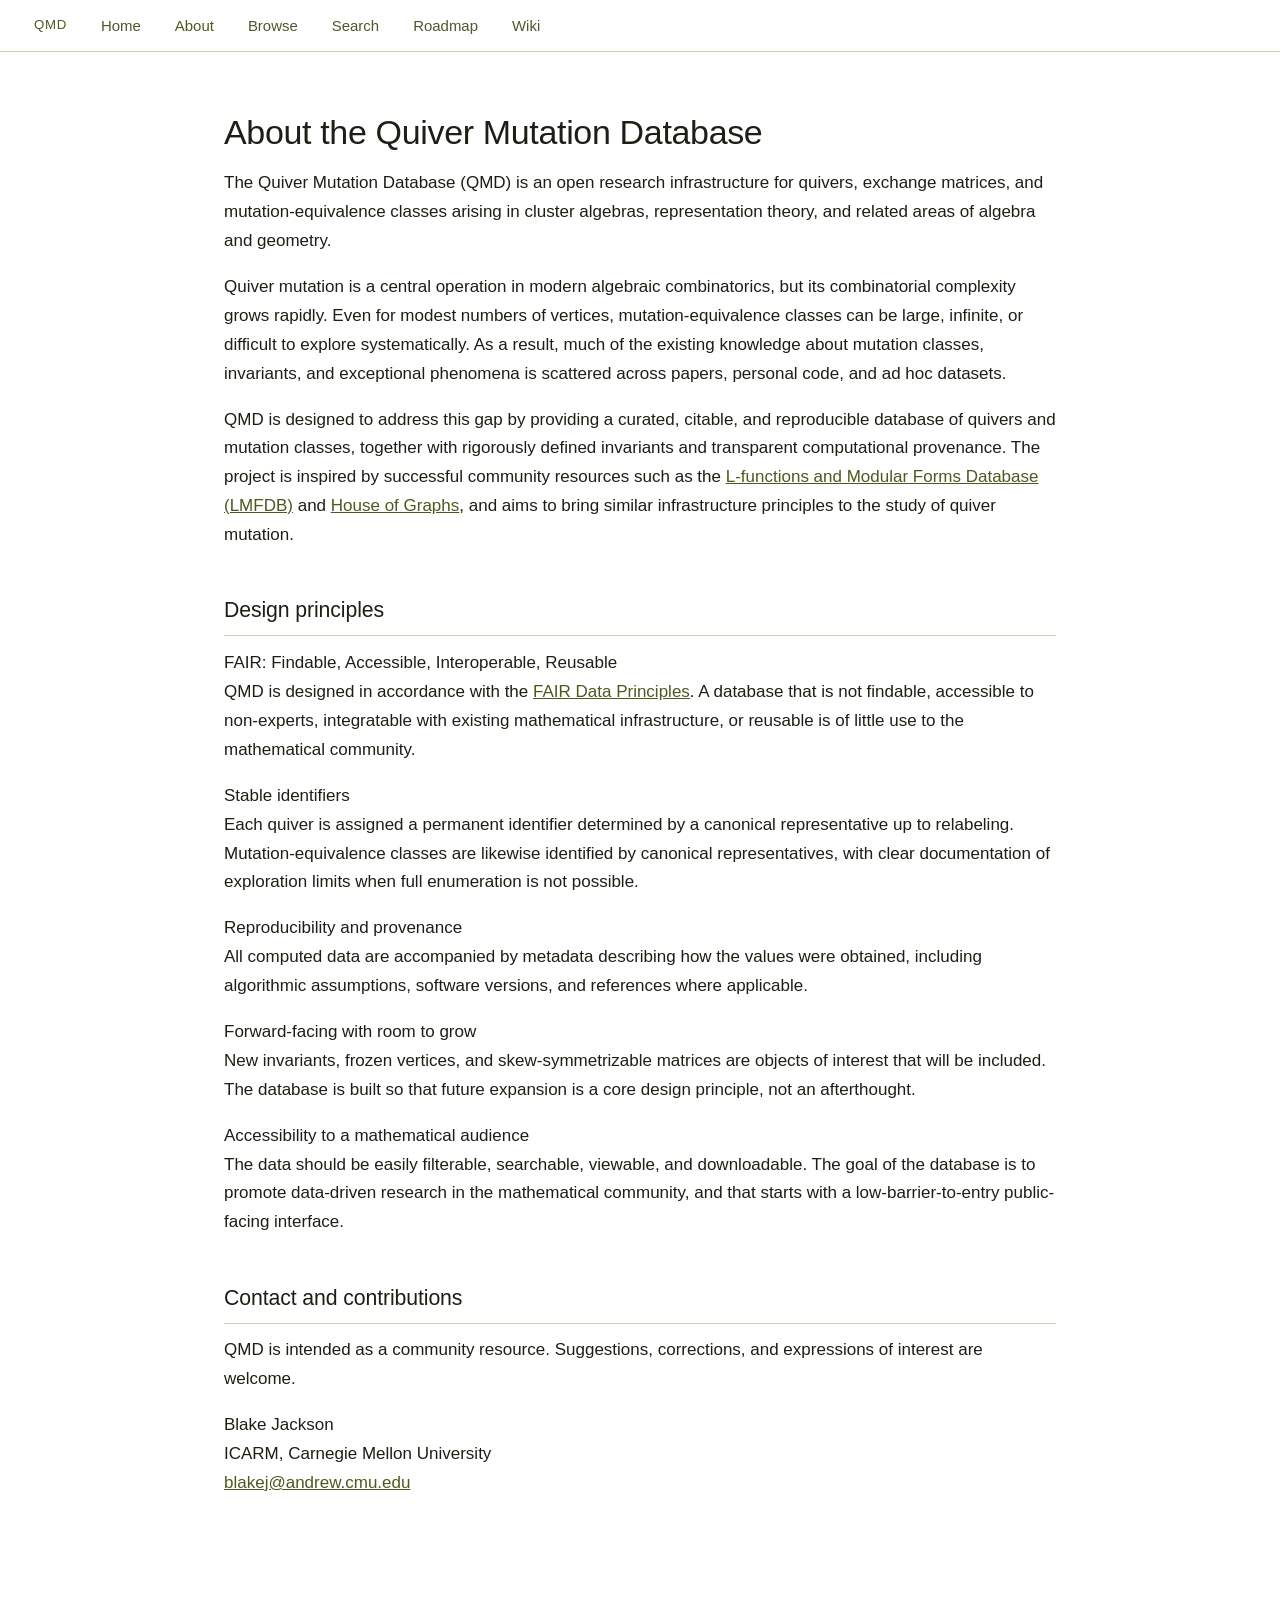
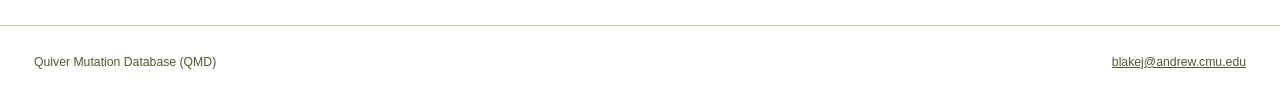
==== commit 2ce83f66: "Add Wiki: definitions, code snippets, and deep links New wiki.html: a single deep-linkable reference" ====
--- a/about.html
+++ b/about.html
@@ -26,6 +26,7 @@
   <a href="/browse.html">Browse</a>
   <a href="/search.html">Search</a>
   <a href="/roadmap.html">Roadmap</a>
+  <a href="/wiki.html">Wiki</a>
 </nav>
 
 <main class="page" id="main">
--- a/style.css
+++ b/style.css
@@ -9,13 +9,13 @@
    pairs meet WCAG AA (>=4.5:1), most reach AAA (>=7:1). Arial throughout
    (a system font: no web-font load, consistent rendering). */
 :root {
-  --ink:         #1e1f14;   /* near-black olive-charcoal (not pure black) */
-  --ink-light:   #53552f;   /* secondary text: 6.99:1 on --bg */
+  --ink:         #1e1f14;   /* near-black olive-charcoal (reads as black) */
+  --ink-light:   #53552f;   /* secondary text: 7.4:1 on white */
   --rule:        #c8cbb0;   /* hairline borders (decorative) */
-  --rule-strong: #6c7048;   /* input/button borders: 4.7:1 on --bg (>=3) */
-  --bg:          #f3f4ea;   /* light olive-tinted (not pure white) */
-  --bg-card:     #fbfbf4;
-  --accent:      #4c5a1e;   /* dark olive: 6.8:1 on --bg, white 7.5:1 on it */
+  --rule-strong: #6c7048;   /* input/button borders: 5.0:1 on white (>=3) */
+  --bg:          #ffffff;   /* white page background */
+  --bg-card:     #f7f8f1;   /* faint olive-tinted card lift (reads near-white) */
+  --accent:      #4c5a1e;   /* dark olive: 7.2:1 on white, white 7.5:1 on it */
   --accent-soft: #e7ead3;
   --mono:        Arial, Helvetica, sans-serif;
   --serif:       Arial, Helvetica, sans-serif;
@@ -227,7 +227,7 @@
   background: var(--bg-card);
 }
 table { width: 100%; border-collapse: collapse; font-size: 0.88rem; }
-thead tr { border-bottom: 2px solid var(--rule); background: #f4f2ee; }
+thead tr { border-bottom: 2px solid var(--rule); background: #eef0e1; }
 th {
   font-family: var(--mono);
   font-size: 0.68rem;
@@ -382,7 +382,7 @@
   font-size: 0.7rem;
   padding: 0.2rem 0.6rem;
   background: var(--accent-soft);
-  border: 1px solid #d4aaaa;
+  border: 1px solid var(--rule-strong);
   color: var(--accent);
   display: flex;
   align-items: center;
@@ -435,6 +435,17 @@
 }
 .stats-row span b { color: var(--ink); font-weight: 500; }
 
+/* --- Browse controls (view toggle + stats) --- */
+.browse-controls {
+  display: flex;
+  align-items: center;
+  justify-content: space-between;
+  flex-wrap: wrap;
+  gap: 1rem;
+  margin-bottom: 1rem;
+}
+.browse-controls .stats-row { margin-bottom: 0; }
+
 /* --- Misc view toggle buttons --- */
 .view-btn {
   font-family: var(--mono);
@@ -686,6 +697,218 @@
 /* --- Sortable column headers (browse) --- */
 th[data-col] { cursor: pointer; user-select: none; }
 th[data-col]:hover { color: var(--accent); }
+
+/* ============================================================
+   Download modal (shared by browse / search)
+   ============================================================ */
+.dl-overlay {
+  position: fixed;
+  inset: 0;
+  z-index: 200;
+  background: rgba(30, 31, 20, 0.45);   /* olive-charcoal scrim */
+  display: flex;
+  align-items: center;
+  justify-content: center;
+  padding: 1.5rem;
+}
+.dl-overlay[hidden] { display: none; }
+.dl-modal {
+  background: var(--bg-card);
+  border: 1px solid var(--rule-strong);
+  border-top: 3px solid var(--accent);
+  max-width: 430px;
+  width: 100%;
+}
+.dl-modal { padding: 1.5rem 1.75rem 1.75rem; }
+.dl-head {
+  display: flex;
+  align-items: center;
+  justify-content: space-between;
+  margin-bottom: 0.5rem;
+}
+.dl-head h2 { border: none; margin: 0; padding: 0; font-size: 1.15rem; }
+.dl-close {
+  background: none;
+  border: none;
+  font-size: 1.5rem;
+  line-height: 1;
+  color: var(--ink-light);
+  cursor: pointer;
+  padding: 0 0.25rem;
+}
+.dl-close:hover { color: var(--accent); }
+.dl-sub { font-size: 0.9rem; color: var(--ink-light); margin-bottom: 1.25rem; }
+.dl-field { display: flex; flex-direction: column; gap: 0.35rem; margin-bottom: 1rem; }
+.dl-field label {
+  font-family: var(--mono);
+  font-size: 0.68rem;
+  text-transform: uppercase;
+  letter-spacing: 0.08em;
+  color: var(--ink-light);
+}
+.dl-field .dl-opt { text-transform: none; letter-spacing: 0; font-style: italic; }
+.dl-field input {
+  font-family: var(--mono);
+  font-size: 0.85rem;
+  padding: 0.5rem 0.6rem;
+  border: 1px solid var(--rule-strong);
+  background: var(--bg);
+  color: var(--ink);
+  outline: none;
+}
+.dl-field input:focus { border-color: var(--accent); }
+
+/* Format / contents choice rows (segmented controls) */
+.dl-choice {
+  display: flex;
+  align-items: center;
+  justify-content: space-between;
+  gap: 1rem;
+  margin-bottom: 0.85rem;
+}
+.dl-choice-label {
+  font-family: var(--mono);
+  font-size: 0.68rem;
+  text-transform: uppercase;
+  letter-spacing: 0.08em;
+  color: var(--ink-light);
+}
+.dl-seg { display: flex; gap: 0.4rem; }
+.dl-seg .seg {
+  font-family: var(--mono);
+  font-size: 0.72rem;
+  padding: 0.4rem 0.75rem;
+  border: 1px solid var(--rule-strong);
+  background: var(--bg);
+  color: var(--ink-light);
+  cursor: pointer;
+  transition: all 0.1s;
+}
+.dl-seg .seg.active { background: var(--ink); color: var(--bg); border-color: var(--ink); }
+.dl-seg .seg:hover:not(.active) { border-color: var(--accent); color: var(--accent); }
+
+.dl-note { font-size: 0.78rem; color: var(--ink-light); font-style: italic; margin: 1.1rem 0 1.25rem; }
+.dl-actions { display: flex; gap: 0.6rem; justify-content: flex-end; }
+@media (max-width: 480px) {
+  .dl-actions { flex-direction: column-reverse; }
+  .dl-actions .btn { width: 100%; }
+}
+
+/* ============================================================
+   Wiki
+   ============================================================ */
+.wiki-layout {
+  display: grid;
+  grid-template-columns: 210px 1fr;
+  gap: 2.5rem;
+  align-items: start;
+}
+.wiki-toc {
+  position: sticky;
+  top: 68px;
+  display: flex;
+  flex-direction: column;
+  gap: 0.1rem;
+  font-size: 0.82rem;
+  border-right: 1px solid var(--rule);
+  padding-right: 1rem;
+}
+.wiki-toc-group {
+  font-family: var(--mono);
+  font-size: 0.64rem;
+  text-transform: uppercase;
+  letter-spacing: 0.09em;
+  color: var(--ink-light);
+  margin: 1rem 0 0.35rem;
+}
+.wiki-toc-group:first-child { margin-top: 0; }
+.wiki-toc a {
+  color: var(--ink-light);
+  text-decoration: none;
+  padding: 0.15rem 0;
+  border-left: 2px solid transparent;
+  padding-left: 0.6rem;
+  margin-left: -0.6rem;
+}
+.wiki-toc a:hover { color: var(--accent); border-left-color: var(--accent); }
+
+.wiki-content { max-width: 760px; min-width: 0; }
+.wiki-intro {
+  font-size: 1rem;
+  color: var(--ink);
+  border-left: 3px solid var(--accent);
+  background: var(--bg-card);
+  padding: 1rem 1.25rem;
+  margin-bottom: 2rem;
+}
+.wiki-section { margin-bottom: 2.5rem; scroll-margin-top: 68px; }
+.wiki-section h2 {
+  margin-top: 0;
+  border-bottom: 1px solid var(--rule);
+  padding-bottom: 0.4rem;
+}
+.wiki-formula {
+  font-family: ui-monospace, Menlo, Consolas, monospace;
+  font-size: 0.9rem;
+  background: var(--bg-card);
+  border: 1px solid var(--rule);
+  padding: 0.8rem 1rem;
+  margin: 1rem 0;
+}
+.wiki-foot { font-size: 0.85rem; color: var(--ink-light); font-style: italic; margin-top: 3rem; }
+
+/* Code blocks — system monospace (no web-font load) for readability */
+.code-block {
+  background: var(--bg-card);
+  border: 1px solid var(--rule);
+  border-left: 3px solid var(--accent);
+  padding: 0.9rem 1.1rem;
+  overflow-x: auto;
+  margin: 1rem 0;
+}
+.code-block code {
+  font-family: ui-monospace, Menlo, Consolas, "Courier New", monospace;
+  font-size: 0.8rem;
+  line-height: 1.55;
+  color: var(--ink);
+  white-space: pre;
+}
+/* Inline code */
+code {
+  font-family: ui-monospace, Menlo, Consolas, "Courier New", monospace;
+  font-size: 0.86em;
+}
+
+@media (max-width: 820px) {
+  .wiki-layout { grid-template-columns: 1fr; }
+  .wiki-toc {
+    position: static;
+    border-right: none;
+    border-bottom: 1px solid var(--rule);
+    padding-right: 0;
+    padding-bottom: 1rem;
+    margin-bottom: 1.5rem;
+  }
+}
+
+/* --- "Definition" deep-links (property labels -> wiki) --- */
+.def-link {
+  color: inherit;
+  text-decoration: none;
+  border-bottom: 1px dotted var(--rule-strong);
+}
+.def-link:hover { color: var(--accent); border-bottom-color: var(--accent); }
+
+/* --- Column-header info links (table headers -> wiki) --- */
+.col-info {
+  color: var(--rule-strong);
+  text-decoration: none;
+  font-style: normal;
+  font-weight: 400;
+  cursor: help;
+  margin-left: 0.2rem;
+}
+.col-info:hover { color: var(--accent); }
 
 /* ============================================================
    Accessibility
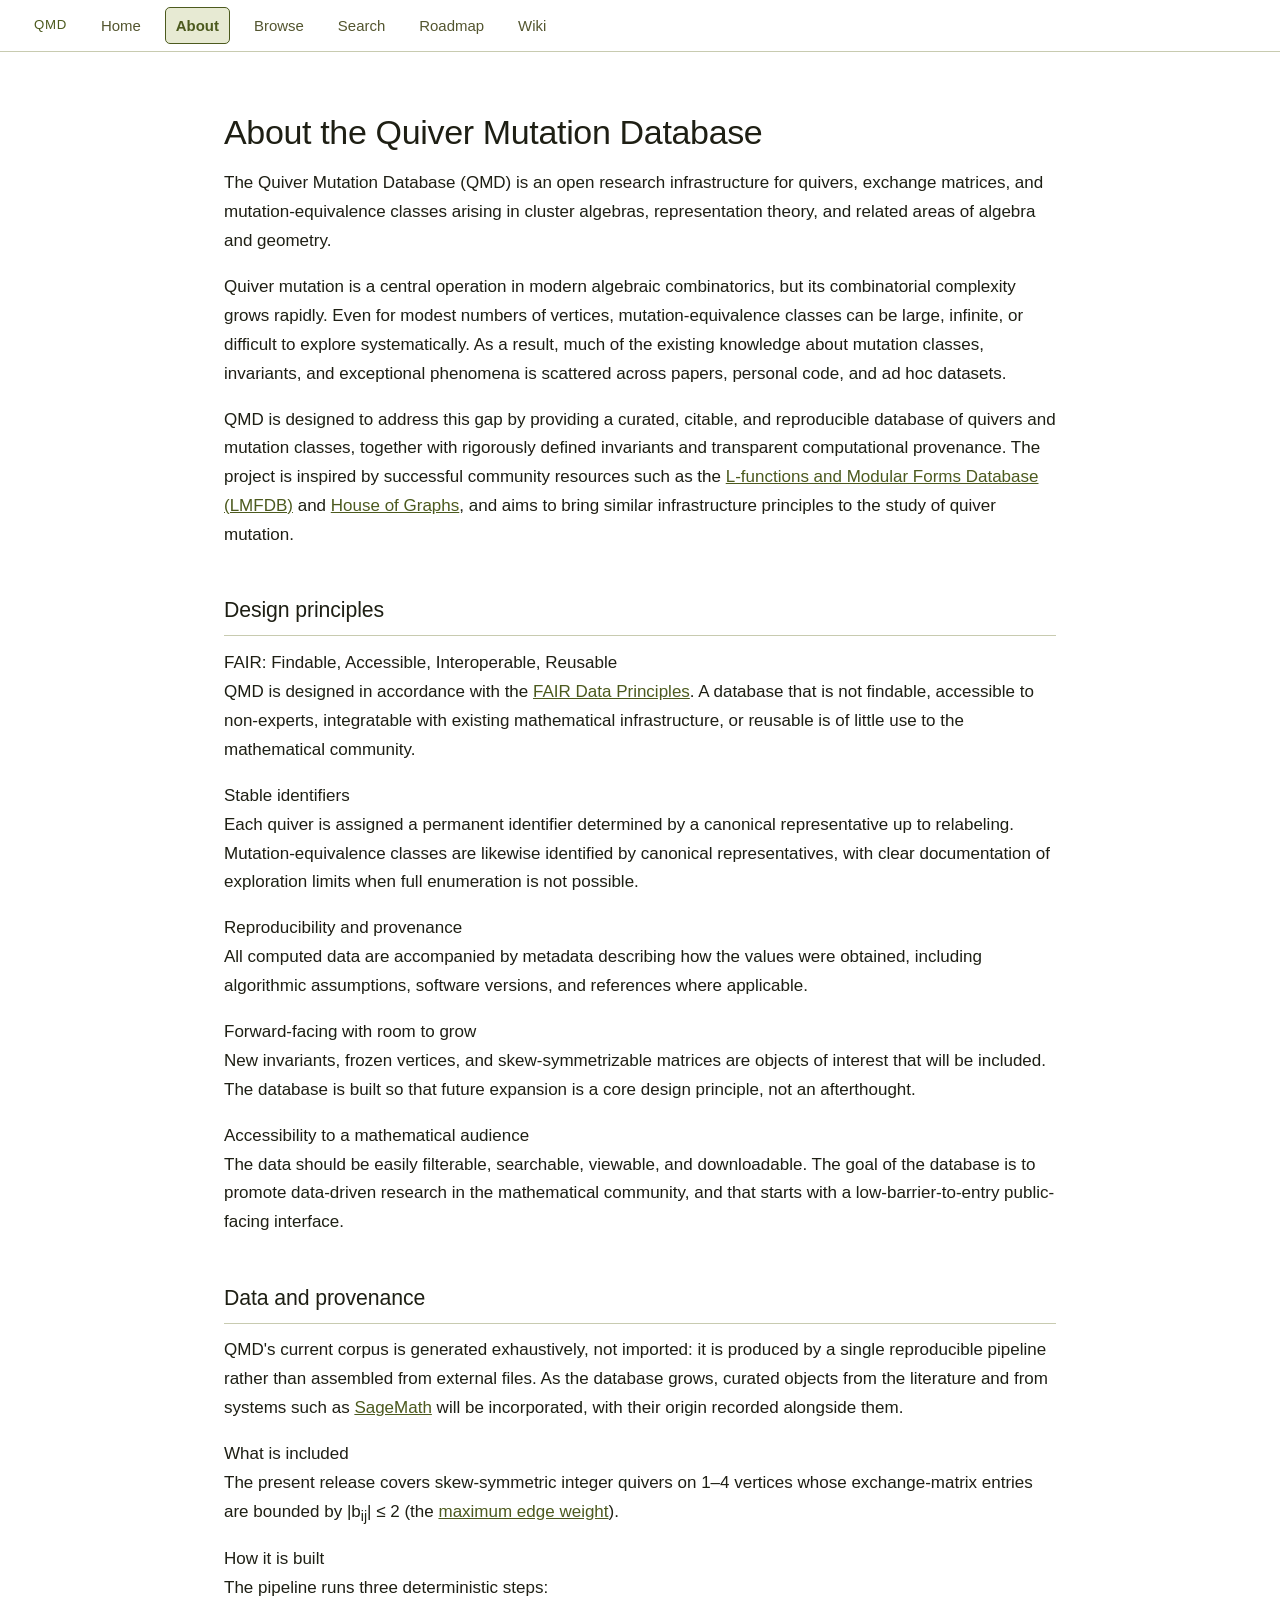
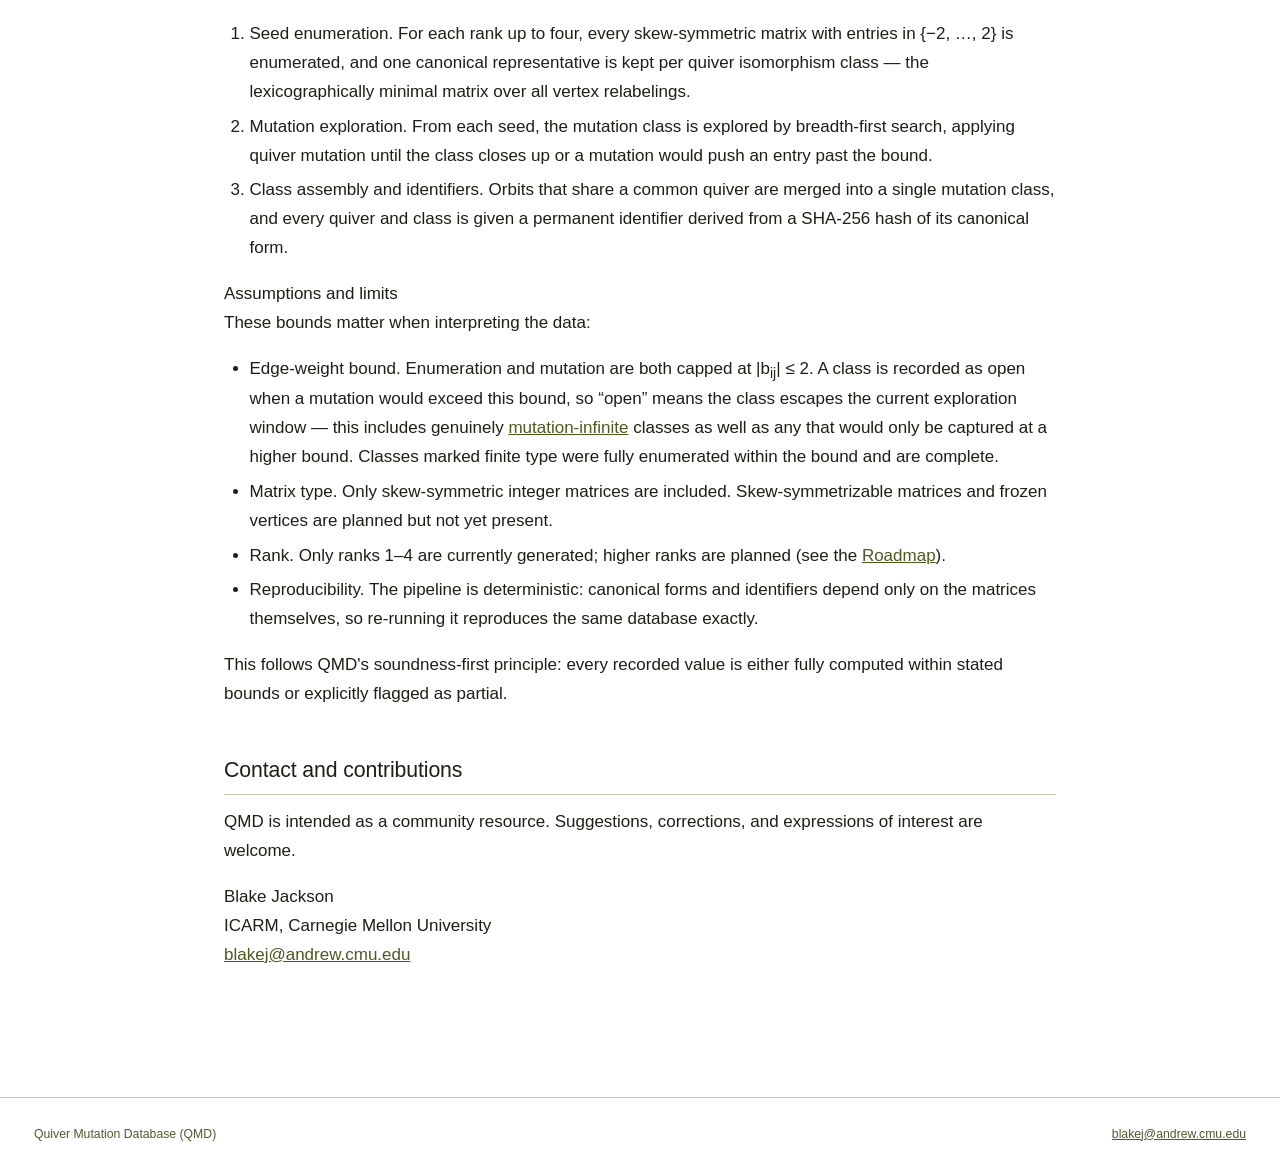
==== commit 8d90c235: "Document data sources, generation method, and assumptions Add a "Data and provenance" section to the" ====
--- a/about.html
+++ b/about.html
@@ -93,6 +93,69 @@
   community, and that starts with a low-barrier-to-entry public-facing interface.
   </p>
 
+  <h2>Data and provenance</h2>
+
+  <p>
+    QMD's current corpus is <strong>generated exhaustively, not imported</strong>:
+    it is produced by a single reproducible pipeline rather than assembled from
+    external files. As the database grows, curated objects from the literature and
+    from systems such as <a href="https://www.sagemath.org/">SageMath</a> will be
+    incorporated, with their origin recorded alongside them.
+  </p>
+
+  <p><strong>What is included</strong><br />
+  The present release covers skew-symmetric integer quivers on
+  <strong>1&ndash;4 vertices</strong> whose exchange-matrix entries are bounded by
+  <strong>|b<sub>ij</sub>|&nbsp;&le;&nbsp;2</strong>
+  (the <a href="/wiki.html#max-edge">maximum edge weight</a>).
+  </p>
+
+  <p><strong>How it is built</strong><br />
+  The pipeline runs three deterministic steps:
+  </p>
+  <ol>
+    <li><strong>Seed enumeration.</strong> For each rank up to four, every
+    skew-symmetric matrix with entries in {&minus;2,&nbsp;&hellip;,&nbsp;2} is
+    enumerated, and one canonical representative is kept per quiver isomorphism
+    class &mdash; the lexicographically minimal matrix over all vertex
+    relabelings.</li>
+    <li><strong>Mutation exploration.</strong> From each seed, the mutation class
+    is explored by breadth-first search, applying quiver mutation until the class
+    closes up or a mutation would push an entry past the bound.</li>
+    <li><strong>Class assembly and identifiers.</strong> Orbits that share a
+    common quiver are merged into a single mutation class, and every quiver and
+    class is given a permanent identifier derived from a SHA-256 hash of its
+    canonical form.</li>
+  </ol>
+
+  <p><strong>Assumptions and limits</strong><br />
+  These bounds matter when interpreting the data:
+  </p>
+  <ul>
+    <li><strong>Edge-weight bound.</strong> Enumeration and mutation are both
+    capped at |b<sub>ij</sub>|&nbsp;&le;&nbsp;2. A class is recorded as
+    <strong>open</strong> when a mutation would exceed this bound, so
+    &ldquo;open&rdquo; means the class escapes the current exploration window
+    &mdash; this includes genuinely
+    <a href="/wiki.html#mutation-finite">mutation-infinite</a> classes as well as
+    any that would only be captured at a higher bound. Classes marked
+    <strong>finite type</strong> were fully enumerated within the bound and are
+    complete.</li>
+    <li><strong>Matrix type.</strong> Only skew-symmetric integer matrices are
+    included. Skew-symmetrizable matrices and frozen vertices are planned but not
+    yet present.</li>
+    <li><strong>Rank.</strong> Only ranks 1&ndash;4 are currently generated;
+    higher ranks are planned (see the <a href="/roadmap.html">Roadmap</a>).</li>
+    <li><strong>Reproducibility.</strong> The pipeline is deterministic: canonical
+    forms and identifiers depend only on the matrices themselves, so re-running it
+    reproduces the same database exactly.</li>
+  </ul>
+
+  <p>
+    This follows QMD's soundness-first principle: every recorded value is either
+    fully computed within stated bounds or explicitly flagged as partial.
+  </p>
+
   <h2>Contact and contributions</h2>
 
   <p>
--- a/style.css
+++ b/style.css
@@ -60,10 +60,22 @@
   font-size: 0.88rem;
   color: var(--ink-light);
   text-decoration: none;
-  transition: color 0.15s;
+  transition: color 0.15s, box-shadow 0.15s;
 }
 nav a:hover  { color: var(--accent); }
-nav a.active { color: var(--accent); }
+/* Current page: a distinct boxed pill — accent border + soft-olive fill so
+   it's unmistakable against the white nav. Negative margin offsets the added
+   padding so neighbouring links don't shift. */
+nav a.active {
+  color: var(--accent);
+  font-weight: 600;
+  background: var(--accent-soft);
+  border: 1px solid var(--accent);
+  border-radius: 5px;
+  padding: 0.28rem 0.6rem;
+  margin: 0 -0.6rem;
+  align-self: center;
+}
 nav .spacer  { flex: 1; }
 nav .status {
   font-family: var(--mono);
@@ -911,6 +923,150 @@
 .col-info:hover { color: var(--accent); }
 
 /* ============================================================
+   Home page
+   ============================================================ */
+.hero-tag {
+  font-style: italic;
+  color: var(--ink-light);
+  font-size: 1.05rem;
+  max-width: 62ch;
+  margin-bottom: 1.5rem;
+}
+
+/* Live stat cards */
+.home-stats { display: flex; flex-wrap: wrap; gap: 1rem; margin: 2rem 0 1rem; }
+.stat-card {
+  flex: 1 1 170px;
+  border: 1px solid var(--rule);
+  background: var(--bg-card);
+  padding: 1.1rem 1.25rem;
+}
+.stat-card .num {
+  font-family: var(--mono);
+  font-size: 1.9rem;
+  font-weight: 600;
+  color: var(--accent);
+  line-height: 1.1;
+}
+.stat-card .lbl {
+  font-family: var(--mono);
+  font-size: 0.7rem;
+  text-transform: uppercase;
+  letter-spacing: 0.08em;
+  color: var(--ink-light);
+  margin-top: 0.4rem;
+}
+
+/* Section heading for home blocks (no heavy rule like h2) */
+.home-h {
+  font-family: var(--mono);
+  font-size: 0.72rem;
+  text-transform: uppercase;
+  letter-spacing: 0.1em;
+  color: var(--ink-light);
+  margin: 2.75rem 0 1rem;
+}
+
+/* Action cards (Browse / Search / Random …) — links and buttons look alike */
+.action-grid {
+  display: grid;
+  grid-template-columns: repeat(auto-fit, minmax(210px, 1fr));
+  gap: 1rem;
+}
+.action-card {
+  display: flex;
+  flex-direction: column;
+  align-items: flex-start;
+  gap: 0.5rem;
+  width: 100%;
+  text-align: left;
+  border: 1px solid var(--rule-strong);
+  background: var(--bg);
+  padding: 1.4rem 1.3rem;
+  font: inherit;
+  color: var(--ink);
+  text-decoration: none;
+  cursor: pointer;
+  transition: border-color 0.15s, background 0.15s;
+}
+.action-card:hover { border-color: var(--accent); background: var(--accent-soft); }
+.action-card .ac-icon {
+  width: 26px;
+  height: 26px;
+  color: var(--accent);
+  margin-bottom: 0.3rem;
+}
+.action-card .ac-title { font-weight: 600; font-size: 1rem; color: var(--ink); line-height: 1.3; }
+.action-card .ac-desc  { font-size: 0.85rem; color: var(--ink-light); line-height: 1.5; margin-top: auto; }
+
+/* Side-by-side cards distribute their content so the bottom rows line up */
+.card-flex { display: flex; flex-direction: column; }
+
+/* Featured quiver */
+.featured-quiver { display: flex; flex-direction: column; text-align: center; }
+.featured-quiver .quiver-figure { flex: 1; margin: 0.25rem 0 0.85rem; min-height: 180px; }
+.featured-id {
+  font-family: var(--mono);
+  font-size: 0.72rem;
+  color: var(--ink-light);
+  word-break: break-all;
+  margin-bottom: 0.9rem;
+}
+.featured-actions { display: flex; gap: 0.6rem; justify-content: center; flex-wrap: wrap; }
+
+/* "Did you know" fact */
+.fact-text { flex: 1; font-size: 0.98rem; line-height: 1.6; margin-bottom: 1rem; }
+.fact-next {
+  align-self: flex-start;
+  font-family: var(--mono);
+  font-size: 0.72rem;
+  background: none;
+  border: none;
+  color: var(--accent);
+  cursor: pointer;
+  padding: 0;
+  text-decoration: underline;
+}
+.fact-next:hover { color: var(--ink); }
+
+/* Recent updates */
+.update-list { list-style: none; margin: 0; }
+.update-list li {
+  display: flex;
+  gap: 0.9rem;
+  padding: 0.7rem 0;
+  border-bottom: 1px solid var(--rule);
+  font-size: 0.92rem;
+}
+.update-list li:last-child { border-bottom: none; }
+.update-list .when {
+  font-family: var(--mono);
+  font-size: 0.72rem;
+  color: var(--ink-light);
+  white-space: nowrap;
+  flex-shrink: 0;
+  padding-top: 0.1rem;
+  min-width: 5.5rem;
+}
+
+/* How to cite */
+.cite-head { display: flex; align-items: center; justify-content: space-between; gap: 1rem; margin-bottom: 0.75rem; }
+.copy-btn {
+  font-family: var(--mono);
+  font-size: 0.7rem;
+  text-transform: uppercase;
+  letter-spacing: 0.05em;
+  padding: 0.35rem 0.7rem;
+  border: 1px solid var(--rule-strong);
+  background: var(--bg);
+  color: var(--ink-light);
+  cursor: pointer;
+  transition: all 0.1s;
+  white-space: nowrap;
+}
+.copy-btn:hover { border-color: var(--accent); color: var(--accent); }
+
+/* ============================================================
    Accessibility
    ============================================================ */
 
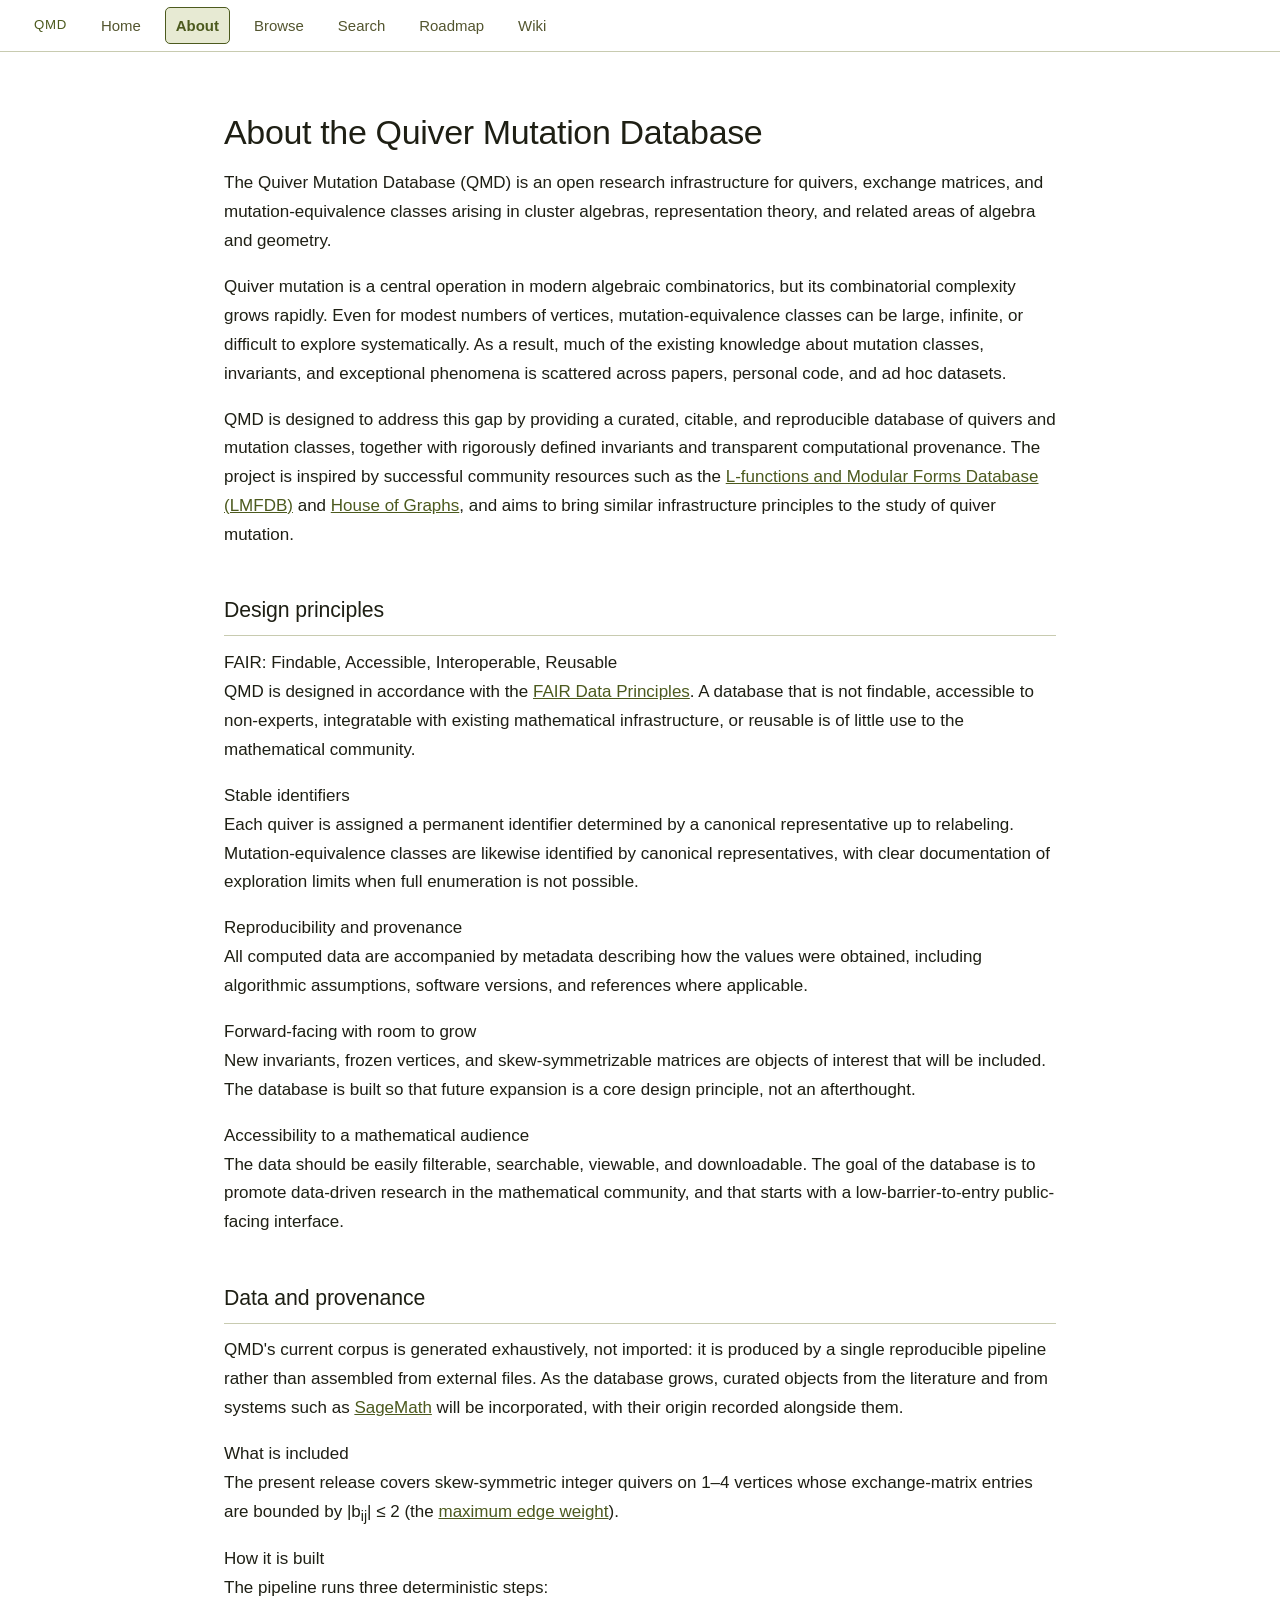
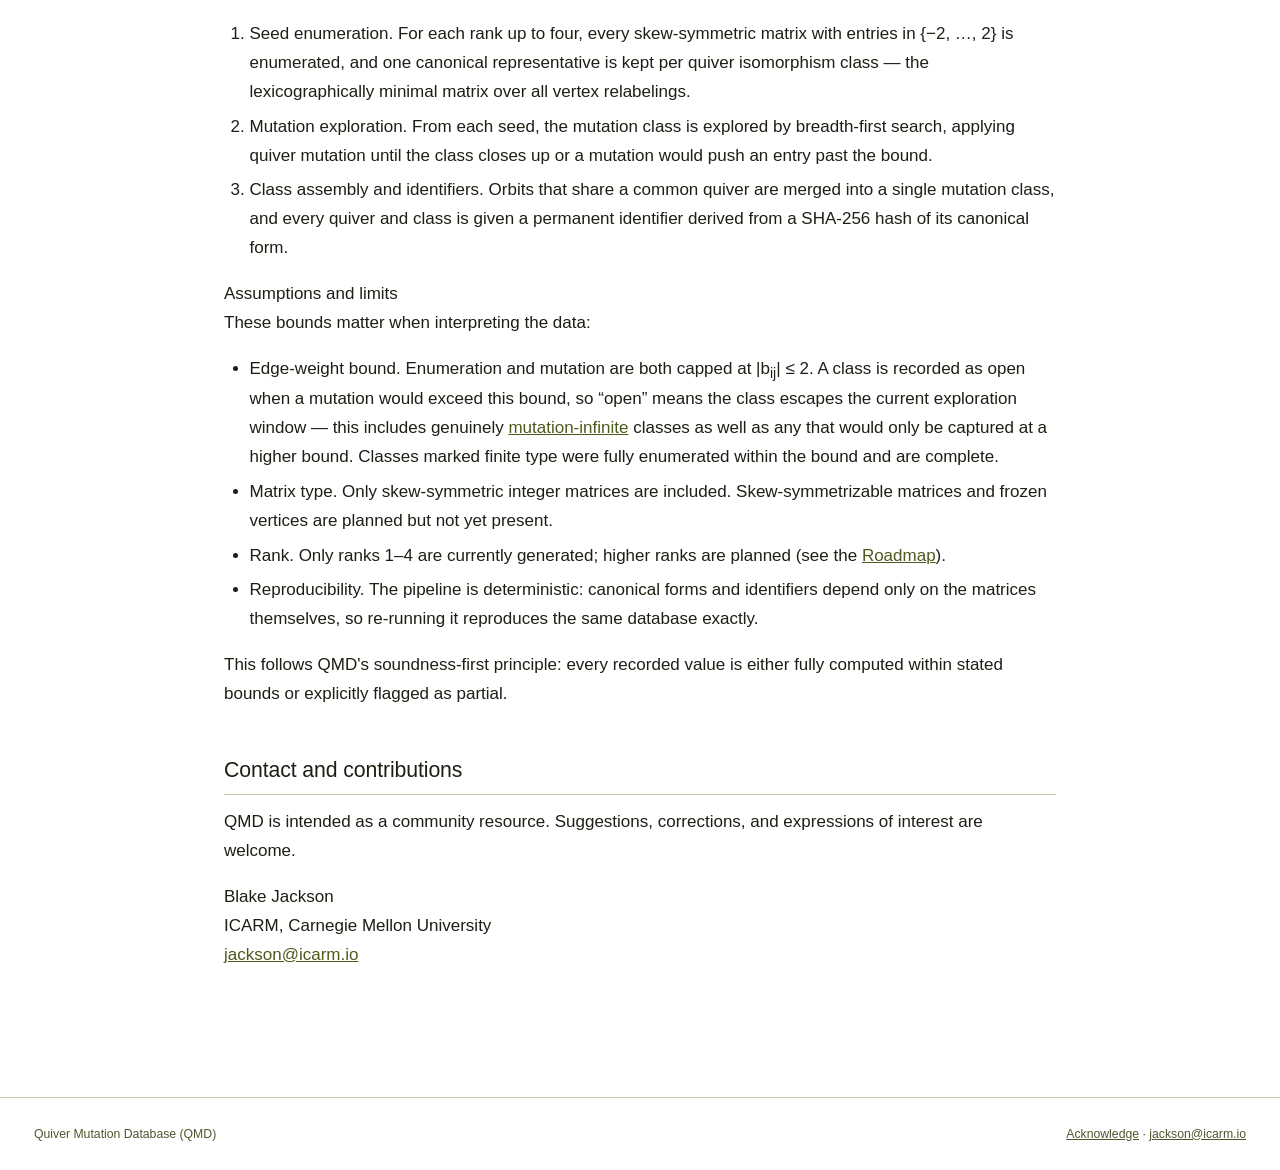
==== commit ad68992d: "Add ICARM acknowledgement page; update contact email Add /acknowledge.html documenting ICARM's NSF s" ====
--- a/about.html
+++ b/about.html
@@ -166,14 +166,14 @@
   <p>
     <strong>Blake Jackson</strong><br />
     ICARM, Carnegie Mellon University<br />
-    <a href="mailto:blakej@andrew.cmu.edu">blakej@andrew.cmu.edu</a>
+    <a href="mailto:jackson@icarm.io">jackson@icarm.io</a>
   </p>
 
 </main>
 
 <footer>
   <span>Quiver Mutation Database (QMD)</span>
-  <span><a href="mailto:blakej@andrew.cmu.edu">blakej@andrew.cmu.edu</a></span>
+  <span><a href="/acknowledge.html">Acknowledge</a> &middot; <a href="mailto:jackson@icarm.io">jackson@icarm.io</a></span>
 </footer>
 
 </body>
--- a/style.css
+++ b/style.css
@@ -1067,6 +1067,23 @@
 .copy-btn:hover { border-color: var(--accent); color: var(--accent); }
 
 /* ============================================================
+   Acknowledgement page
+   ============================================================ */
+.ack-quote {
+  border-left: 3px solid var(--accent);
+  background: var(--bg-card);
+  padding: 0.9rem 1.25rem;
+  margin: 1rem 0;
+  font-style: italic;
+  color: var(--ink);
+}
+.ack-note {
+  margin-top: 2rem;
+  font-size: 0.95rem;
+  color: var(--ink-light);
+}
+
+/* ============================================================
    Accessibility
    ============================================================ */
 
